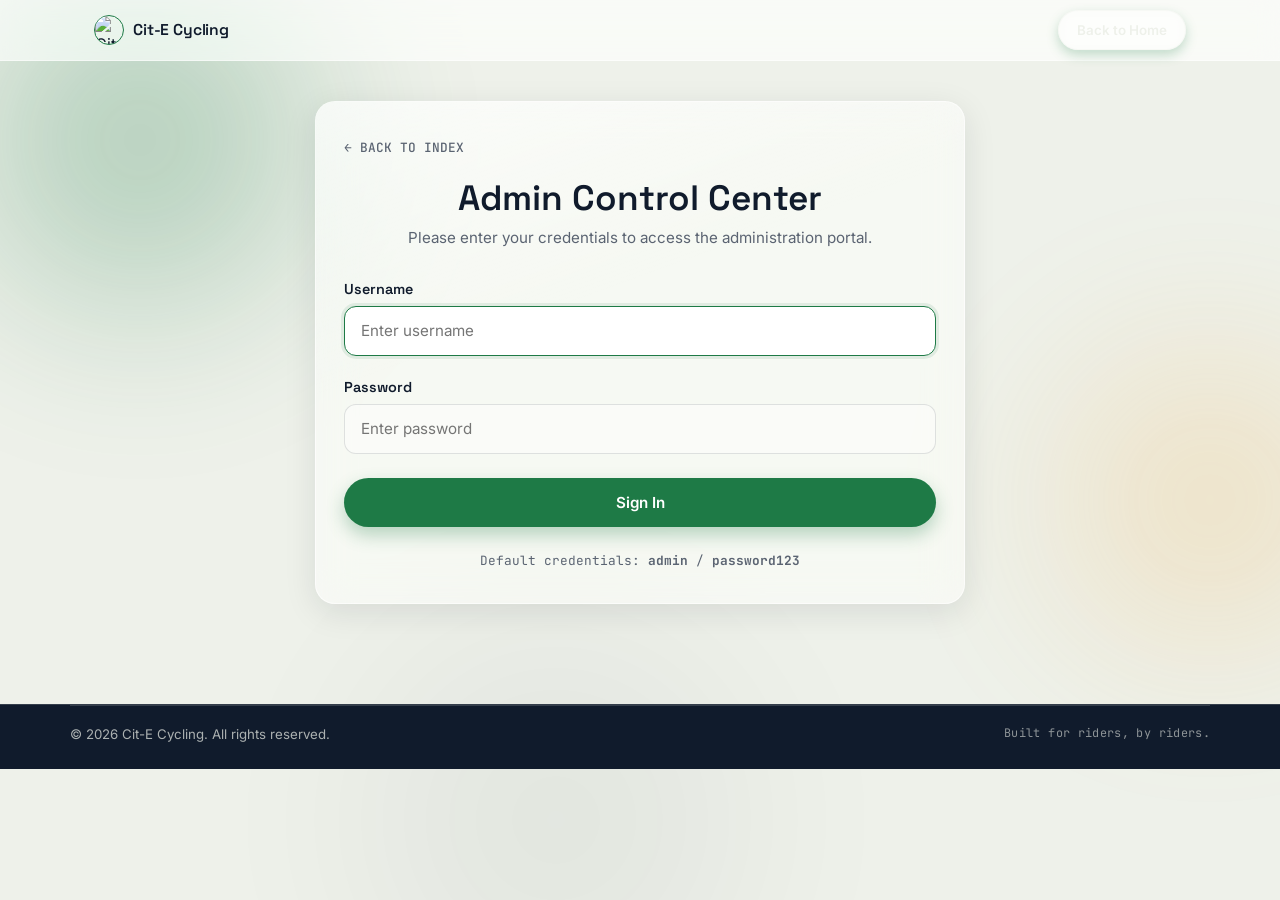
==== admin_login.html @ e17abf24 "update" ====
<!DOCTYPE html>
<html lang="en">

<head>
    <meta charset="UTF-8">
    <meta name="viewport" content="width=device-width, initial-scale=1.0">
    <meta http-equiv="X-UA-Compatible" content="ie=edge">
    <title>Admin Login — Cit-E Cycling</title>
    <link rel="icon" href="./Resource/Logo.png" type="image/png" sizes="32x32">

    <link rel="preconnect" href="https://fonts.googleapis.com">
    <link rel="preconnect" href="https://fonts.gstatic.com" crossorigin>
    <link
        href="https://fonts.googleapis.com/css2?family=Space+Grotesk:wght@500;600;700&family=Inter:wght@400;500;600;700&family=JetBrains+Mono:wght@400;500;600&display=swap"
        rel="stylesheet">

    <link rel="stylesheet" href="index.css">
</head>

<body>
    <div class="bg-decor" aria-hidden="true">
        <span class="blob blob-green"></span>
        <span class="blob blob-amber"></span>
        <span class="blob blob-ink"></span>
    </div>

    <nav class="navbar" aria-label="Primary">
        <div class="container nav-inner">
            <a class="logo" href="index.html" aria-label="Cit-E Cycling home">
                <img src="./Resource/Logo.png" alt="Cit-E Cycling logo">
                <span class="logo-text">Cit-E Cycling</span>
            </a>
            <div class="nav-actions">
                <a href="index.html" class="btn btn-ghost btn-sm">Back to Home</a>
            </div>
        </div>
    </nav>

    <main class="container">
        <div class="portal-card glass">
            <a href="index.html" class="back-link">&larr; Back to index</a>

            <div class="portal-header">

                <h1>Admin Control Center</h1>
                <p>Please enter your credentials to access the administration portal.</p>
            </div>

            <form action="login.php" method="POST">
                <div class="form-group">
                    <label for="username">Username</label>
                    <input type="text" id="username" name="username" class="form-control" placeholder="Enter username"
                        required autofocus>
                </div>

                <div class="form-group" style="margin-bottom: 24px;">
                    <label for="password">Password</label>
                    <input type="password" id="password" name="password" class="form-control"
                        placeholder="Enter password" required>
                </div>

                <div class="form-actions">
                    <button type="submit" class="btn btn-primary" style="width: 100%; justify-content: center;">Sign
                        In</button>
                </div>
            </form>

            <div
                style="margin-top: 24px; text-align: center; font-size: 0.8rem; color: var(--asphalt); font-family: var(--font-mono);">
                <p>Default credentials: <strong>admin</strong> / <strong>password123</strong></p>
            </div>
        </div>
    </main>

    <footer class="footer" style="margin-top: 100px;">
        <div class="container footer-bottom">
            <p>&copy; 2026 Cit-E Cycling. All rights reserved.</p>
            <p class="footer-tag">Built for riders, by riders.</p>
        </div>
    </footer>
</body>

</html>
---- index.css ----
/* ============================================
   Cit-E Cycling — design tokens
   ============================================ */
:root {
  --ink: #101b2c;
  --paper: #eef1ea;
  --surface: #ffffff;
  --route-green: #1e7a46;
  --route-green-deep: #155c35;
  --route-green-tint: rgba(30, 122, 70, 0.1);
  --signal-amber: #f2a93b;
  --asphalt: #5b6472;
  --hairline: rgba(16, 27, 44, 0.12);
  --hairline-light: rgba(238, 241, 234, 0.16);

  --font-display: "Space Grotesk", "Helvetica Neue", Arial, sans-serif;
  --font-body: "Inter", "Helvetica Neue", Arial, sans-serif;
  --font-mono: "JetBrains Mono", "SFMono-Regular", Menlo, monospace;

  --container: 1140px;
  --radius-sm: 12px;
  --radius-md: 20px;
  --radius-pill: 999px;

  --ease: cubic-bezier(0.4, 0, 0.2, 1);
  --dur-fast: 0.18s;
  --dur-base: 0.3s;

  /* glass */
  --glass-bg: rgba(255, 255, 255, 0.5);
  --glass-bg-strong: rgba(255, 255, 255, 0.68);
  --glass-bg-dark: rgba(16, 27, 44, 0.45);
  --glass-border: rgba(255, 255, 255, 0.6);
  --glass-border-dark: rgba(255, 255, 255, 0.16);
  --glass-blur: 18px;
  --glass-shadow: 0 8px 32px rgba(16, 27, 44, 0.1);
}

/* ============================================
   Reset & base
   ============================================ */
* {
  margin: 0;
  padding: 0;
  box-sizing: border-box;
}

html {
  scroll-behavior: smooth;
}

body {
  font-family: var(--font-body);
  background-color: var(--paper);
  color: var(--ink);
  line-height: 1.55;
  -webkit-font-smoothing: antialiased;
  position: relative;
}

img,
svg {
  display: block;
  max-width: 100%;
}

a {
  color: inherit;
  text-decoration: none;
}

ul,
ol {
  list-style: none;
}

h1,
h2,
h3 {
  font-family: var(--font-display);
  line-height: 1.15;
  font-weight: 600;
}

button,
a,
input {
  font: inherit;
}

:focus-visible {
  outline: 3px solid var(--signal-amber);
  outline-offset: 3px;
  border-radius: 4px;
}

.container {
  width: 100%;
  max-width: var(--container);
  margin: 0 auto;
  padding: 0 24px;
}

.skip-link {
  position: absolute;
  left: -999px;
  top: 0;
  background: var(--ink);
  color: var(--paper);
  padding: 10px 16px;
  z-index: 200;
}

.skip-link:focus {
  left: 16px;
  top: 16px;
}

section,
.hero {
  scroll-margin-top: 64px;
}

/* ============================================
   Ambient gradient backdrop
   ============================================ */
.bg-decor {
  position: fixed;
  inset: 0;
  z-index: -1;
  overflow: hidden;
  pointer-events: none;
}

.blob {
  position: absolute;
  border-radius: 50%;
  filter: blur(70px);
  opacity: 0.35;
}

.blob-green {
  width: 520px;
  height: 520px;
  top: -120px;
  left: -120px;
  background: radial-gradient(circle, var(--route-green) 0%, transparent 70%);
  animation: drift-a 32s ease-in-out infinite alternate;
}

.blob-amber {
  width: 460px;
  height: 460px;
  top: 30%;
  right: -160px;
  background: radial-gradient(circle, var(--signal-amber) 0%, transparent 70%);
  opacity: 0.25;
  animation: drift-b 38s ease-in-out infinite alternate;
}

.blob-ink {
  width: 600px;
  height: 600px;
  bottom: -220px;
  left: 20%;
  background: radial-gradient(circle, var(--ink) 0%, transparent 70%);
  opacity: 0.06;
  animation: drift-a 44s ease-in-out infinite alternate-reverse;
}

@keyframes drift-a {
  from {
    transform: translate(0, 0) scale(1);
  }
  to {
    transform: translate(40px, 60px) scale(1.08);
  }
}

@keyframes drift-b {
  from {
    transform: translate(0, 0) scale(1);
  }
  to {
    transform: translate(-50px, 40px) scale(1.05);
  }
}

/* ============================================
   Scroll reveal
   ============================================ */
.reveal {
  opacity: 0;
  transform: translateY(14px);
  transition:
    opacity 0.5s var(--ease),
    transform 0.5s var(--ease);
  transition-delay: calc(var(--reveal-delay, 0) * 80ms);
}

.reveal.is-visible {
  opacity: 1;
  transform: translateY(0);
}

/* ============================================
   Glassmorphism — shared surface treatment
   ============================================ */
.glass {
  position: relative;
  background: var(--glass-bg);
  backdrop-filter: blur(var(--glass-blur)) saturate(160%);
  -webkit-backdrop-filter: blur(var(--glass-blur)) saturate(160%);
  border: 1px solid var(--glass-border);
  box-shadow: var(--glass-shadow);
  isolation: isolate;
  overflow: hidden;
}

.glass::before {
  content: "";
  position: absolute;
  inset: 0;
  background: linear-gradient(
    160deg,
    rgba(255, 255, 255, 0.5),
    transparent 40%
  );
  pointer-events: none;
  z-index: 0;
}

.glass > * {
  position: relative;
  z-index: 1;
}

.glass-dark {
  background: var(--glass-bg-dark);
  border-color: var(--glass-border-dark);
  color: var(--paper);
}

.glass-dark::before {
  background: linear-gradient(
    160deg,
    rgba(255, 255, 255, 0.12),
    transparent 40%
  );
}

/* Cursor-tracked glow — set via JS custom properties --mx / --my */
[data-glow]::after {
  content: "";
  position: absolute;
  inset: 0;
  background: radial-gradient(
    260px circle at var(--mx, 50%) var(--my, 50%),
    rgba(255, 255, 255, 0.35),
    transparent 65%
  );
  opacity: 0;
  transition: opacity var(--dur-base) var(--ease);
  pointer-events: none;
  z-index: 0;
}

[data-glow].glass-dark::after {
  background: radial-gradient(
    260px circle at var(--mx, 50%) var(--my, 50%),
    rgba(255, 255, 255, 0.16),
    transparent 65%
  );
}

[data-glow]:hover::after {
  opacity: 1;
}

/* ============================================
   Buttons
   ============================================ */
.btn {
  display: inline-flex;
  align-items: center;
  gap: 10px;
  font-weight: 600;
  font-size: 0.95rem;
  padding: 13px 26px;
  border-radius: var(--radius-pill);
  border: none;
  cursor: pointer;
  transition:
    background-color var(--dur-fast) var(--ease),
    border-color var(--dur-fast) var(--ease),
    transform var(--dur-fast) var(--ease),
    box-shadow var(--dur-fast) var(--ease);
}

.btn-primary {
  background-color: var(--route-green);
  color: #ffffff;
  box-shadow: 0 8px 18px rgba(30, 122, 70, 0.3);
}

.btn-primary:hover {
  background-color: var(--route-green-deep);
  transform: translateY(-1px);
}

.btn-primary:active {
  transform: translateY(0);
}

.btn-ghost {
  background-color: rgba(255, 255, 255, 0.08);
  backdrop-filter: blur(8px);
  -webkit-backdrop-filter: blur(8px);
  color: var(--paper);
  border: 1.5px solid rgba(238, 241, 234, 0.35);
}

.btn-ghost:hover {
  border-color: var(--signal-amber);
  color: var(--signal-amber);
}

.btn-sm {
  padding: 9px 18px;
  font-size: 0.84rem;
  box-shadow: 0 5px 12px rgba(30, 122, 70, 0.26);
}

.hero-actions {
  display: flex;
  flex-wrap: wrap;
  gap: 14px;
  justify-content: center;
}

/* ============================================
   Navbar — small, frosted, unchanged content
   ============================================ */
.navbar {
  background-color: rgba(255, 255, 255, 0.65);
  backdrop-filter: blur(14px) saturate(160%);
  -webkit-backdrop-filter: blur(14px) saturate(160%);
  border-bottom: 1px solid rgba(255, 255, 255, 0.5);
  position: sticky;
  top: 0;
  z-index: 100;
  transition:
    box-shadow var(--dur-base) var(--ease),
    background-color var(--dur-base) var(--ease);
}

.navbar.is-scrolled {
  background-color: rgba(255, 255, 255, 0.85);
  box-shadow: 0 4px 20px rgba(16, 27, 44, 0.07);
}

.nav-inner {
  display: flex;
  align-items: center;
  justify-content: space-between;
  height: 60px;
  position: relative;
}

.logo {
  display: inline-flex;
  align-items: center;
  gap: 9px;
  flex-shrink: 0;
}

.logo img {
  width: 30px;
  height: 30px;
  border-radius: 50%;
  border: 1.5px solid var(--route-green);
  object-fit: cover;
}

.logo-text {
  font-family: var(--font-display);
  font-weight: 600;
  font-size: 0.98rem;
  letter-spacing: -0.01em;
  color: var(--ink);
  white-space: nowrap;
}

/* Mobile menu toggle */
.nav-toggle {
  display: none;
  flex-direction: column;
  justify-content: center;
  align-items: center;
  gap: 5px;
  width: 40px;
  height: 40px;
  background: none;
  border: none;
  cursor: pointer;
  z-index: 110;
}

.nav-toggle span {
  display: block;
  width: 20px;
  height: 2px;
  background-color: var(--ink);
  border-radius: 2px;
  transition:
    transform var(--dur-fast) var(--ease),
    opacity var(--dur-fast) var(--ease);
}

.nav-toggle[aria-expanded="true"] span:nth-child(1) {
  transform: translateY(7px) rotate(45deg);
}

.nav-toggle[aria-expanded="true"] span:nth-child(2) {
  opacity: 0;
}

.nav-toggle[aria-expanded="true"] span:nth-child(3) {
  transform: translateY(-7px) rotate(-45deg);
}

.nav-menu {
  display: flex;
  align-items: center;
  gap: 30px;
}

.nav-links {
  display: flex;
  align-items: center;
  gap: 24px;
}

.nav-links a {
  position: relative;
  font-size: 0.88rem;
  font-weight: 500;
  color: var(--asphalt);
  padding: 4px 0;
  transition: color var(--dur-fast) var(--ease);
}

.nav-links a:hover {
  color: var(--ink);
}

.nav-actions {
  display: flex;
  align-items: center;
  gap: 16px;
}

.nav-admin {
  font-size: 0.8rem;
  font-weight: 500;
  color: var(--asphalt);
  transition: color var(--dur-fast) var(--ease);
}

.nav-admin:hover {
  color: var(--ink);
  text-decoration: underline;
}

/* Mobile menu surface also gets the glass treatment */
@media (max-width: 767px) {
  .nav-menu {
    background-color: rgba(255, 255, 255, 0.92);
    backdrop-filter: blur(16px);
    -webkit-backdrop-filter: blur(16px);
  }
}

/* ============================================
   Hero
   ============================================ */
.hero {
  position: relative;
  background-color: var(--ink);
  background-image:
    linear-gradient(rgba(16, 27, 44, 0.82), rgba(16, 27, 44, 0.82)),
    url("./Resource/images.jpg");
  background-size: cover;
  background-position: center;
  background-repeat: no-repeat;
  color: var(--paper);
  overflow: hidden;
  padding: clamp(48px, 8vw, 88px) 0 clamp(64px, 9vw, 110px);
}

.hero::after {
  content: "";
  position: absolute;
  left: 0;
  right: 0;
  bottom: 0;
  height: 90px;
  background: linear-gradient(to bottom, transparent, var(--paper));
  pointer-events: none;
}

.hero-inner {
  display: grid;
  gap: 44px;
  align-items: center;
}

.hero-content {
  text-align: center;
}

.eyebrow {
  font-family: var(--font-mono);
  font-size: 0.78rem;
  letter-spacing: 0.1em;
  text-transform: uppercase;
  color: var(--signal-amber);
  margin-bottom: 16px;
}

.eyebrow-on-light {
  color: var(--route-green-deep);
  text-align: center;
}

.hero h1 {
  font-size: clamp(2rem, 4.6vw, 3.1rem);
  margin-bottom: 16px;
  letter-spacing: -0.01em;
}

.accent {
  color: var(--signal-amber);
  border-bottom: 3px dashed var(--signal-amber);
  padding-bottom: 2px;
}

.hero-lead {
  font-size: 1.02rem;
  color: rgba(238, 241, 234, 0.78);
  max-width: 440px;
  margin: 0 auto 28px;
}

.hero-visual {
  text-align: center;
  border-radius: var(--radius-md);
  padding: 28px 24px 22px;
}

.badge {
  display: inline-block;
  font-family: var(--font-mono);
  font-size: 0.68rem;
  letter-spacing: 0.07em;
  text-transform: uppercase;
  background-color: rgba(242, 169, 59, 0.16);
  color: var(--signal-amber);
  border: 1px solid rgba(242, 169, 59, 0.4);
  padding: 5px 12px;
  border-radius: var(--radius-pill);
  margin-bottom: 14px;
}

.route-svg {
  width: 100%;
  height: auto;
}

.grid-line {
  stroke: rgba(238, 241, 234, 0.08);
  stroke-width: 1;
}

.route-path {
  fill: none;
  stroke: rgba(238, 241, 234, 0.45);
  stroke-width: 3;
  stroke-linecap: round;
  stroke-dasharray: 2 12;
}

.hub {
  fill: var(--ink);
  stroke: var(--route-green);
  stroke-width: 2.5;
}

.route-marker {
  fill: var(--signal-amber);
  stroke: var(--ink);
  stroke-width: 2;
  animation: travel 9s cubic-bezier(0.45, 0.05, 0.55, 0.95) infinite alternate;
}

@keyframes travel {
  0% {
    transform: translate(20px, 280px);
  }
  25% {
    transform: translate(150px, 170px);
  }
  50% {
    transform: translate(300px, 90px);
  }
  75% {
    transform: translate(400px, 95px);
  }
  100% {
    transform: translate(480px, 50px);
  }
}

.visual-caption {
  font-family: var(--font-mono);
  font-size: 0.76rem;
  letter-spacing: 0.04em;
  color: rgba(238, 241, 234, 0.6);
  margin-top: 12px;
}

/* ============================================
   Section headings (shared)
   ============================================ */
.section-heading {
  font-size: clamp(1.5rem, 3vw, 2.05rem);
  text-align: center;
  margin-bottom: 10px;
}

.section-intro {
  text-align: center;
  color: var(--asphalt);
  max-width: 460px;
  margin: 0 auto;
}

/* ============================================
   Features
   ============================================ */
.features {
  padding: clamp(52px, 7vw, 88px) 0;
}

.feature-grid {
  display: grid;
  gap: 22px;
  grid-template-columns: 1fr;
  margin-top: 40px;
}

.feature-card {
  border-radius: var(--radius-md);
  padding: 28px 24px;
  transition:
    box-shadow var(--dur-base) var(--ease),
    transform var(--dur-base) var(--ease),
    background-color var(--dur-base) var(--ease);
}

.feature-card:hover {
  transform: translateY(-3px);
  box-shadow: 0 16px 36px rgba(16, 27, 44, 0.12);
  background: var(--glass-bg-strong);
}

.feature-icon {
  width: 34px;
  height: 34px;
  fill: none;
  stroke: var(--route-green);
  stroke-width: 1.8;
  stroke-linecap: round;
  stroke-linejoin: round;
  margin-bottom: 16px;
}

.feature-card h3 {
  font-size: 1.1rem;
  margin-bottom: 8px;
}

.feature-card p {
  color: var(--asphalt);
  font-size: 0.93rem;
}

/* ============================================
   How it works
   ============================================ */
.how-it-works {
  padding: clamp(52px, 7vw, 88px) 0;
}

.step-list {
  position: relative;
  display: grid;
  gap: 30px;
  margin-top: 44px;
}

.step-list::before {
  content: "";
  position: absolute;
  top: 0;
  bottom: 0;
  left: 23px;
  width: 2px;
  background-image: repeating-linear-gradient(
    to bottom,
    var(--hairline) 0 6px,
    transparent 6px 16px
  );
}

.step-item {
  position: relative;
  display: flex;
  gap: 20px;
  align-items: center;
  border-radius: var(--radius-md);
  padding: 16px 20px;
}

.step-index {
  position: relative;
  z-index: 1;
  flex: 0 0 46px;
  width: 46px;
  height: 46px;
  border-radius: 50%;
  background-color: var(--surface);
  border: 2px solid var(--route-green);
  color: var(--route-green);
  font-family: var(--font-mono);
  font-weight: 600;
  font-size: 0.85rem;
  display: flex;
  align-items: center;
  justify-content: center;
}

.step-body h3 {
  font-size: 1.02rem;
  margin-bottom: 6px;
}

.step-body p {
  color: var(--asphalt);
  font-size: 0.93rem;
}

/* ============================================
   City rollout
   ============================================ */
.cities {
  padding: clamp(52px, 7vw, 88px) 0;
}

.city-track {
  position: relative;
  display: grid;
  gap: 26px;
  margin-top: 44px;
  padding-top: 26px;
}

.city-track::before {
  content: "";
  position: absolute;
  top: 0;
  bottom: 0;
  left: 9px;
  width: 2px;
  background-image: repeating-linear-gradient(
    to bottom,
    var(--hairline) 0 6px,
    transparent 6px 16px
  );
}

.city-stop {
  position: relative;
  display: flex;
  gap: 20px;
  align-items: flex-start;
}

.city-dot {
  flex: 0 0 20px;
  width: 20px;
  height: 20px;
  margin-top: 4px;
  border-radius: 50%;
  background-color: var(--surface);
  border: 2px solid var(--asphalt);
  position: relative;
  z-index: 1;
}

.city-stop.is-live .city-dot {
  border-color: var(--route-green);
  background-color: var(--route-green);
  box-shadow: 0 0 0 4px var(--route-green-tint);
}

.city-stop.is-next .city-dot {
  border-color: var(--signal-amber);
}

.city-card {
  flex: 1;
  border-radius: var(--radius-md);
  padding: 18px 22px;
  transition:
    box-shadow var(--dur-base) var(--ease),
    background-color var(--dur-base) var(--ease);
}

.city-card:hover {
  box-shadow: 0 14px 32px rgba(16, 27, 44, 0.1);
  background: var(--glass-bg-strong);
}

.city-status {
  display: inline-block;
  font-family: var(--font-mono);
  font-size: 0.68rem;
  letter-spacing: 0.05em;
  text-transform: uppercase;
  color: var(--asphalt);
  background-color: rgba(16, 27, 44, 0.06);
  padding: 4px 10px;
  border-radius: var(--radius-pill);
  margin-bottom: 9px;
}

.city-stop.is-live .city-status {
  color: var(--route-green-deep);
  background-color: var(--route-green-tint);
}

.city-stop.is-next .city-status {
  color: #95650f;
  background-color: rgba(242, 169, 59, 0.18);
}

.city-card h3 {
  font-size: 1.05rem;
  margin-bottom: 4px;
}

.city-card p {
  color: var(--asphalt);
  font-size: 0.9rem;
}

.city-note {
  text-align: center;
  color: var(--asphalt);
  font-size: 0.9rem;
  margin-top: 32px;
}

.city-note a {
  color: var(--route-green-deep);
  font-weight: 600;
  text-decoration: underline;
  text-underline-offset: 2px;
}

/* ============================================
   FAQ — accordion
   ============================================ */
.faq {
  padding: clamp(52px, 7vw, 88px) 0;
}

.faq-list {
  max-width: 700px;
  margin: 40px auto 0;
  display: grid;
  gap: 10px;
}

.faq-item {
  border-radius: var(--radius-sm);
  transition: background-color var(--dur-base) var(--ease);
}

.faq-trigger {
  width: 100%;
  text-align: left;
  background: none;
  border: none;
  cursor: pointer;
  font-weight: 600;
  font-size: 0.95rem;
  padding: 16px 44px 16px 20px;
  position: relative;
  color: var(--ink);
}

.faq-icon {
  position: absolute;
  right: 20px;
  top: 50%;
  transform: translateY(-50%);
  width: 13px;
  height: 13px;
}

.faq-icon::before,
.faq-icon::after {
  content: "";
  position: absolute;
  background-color: var(--route-green);
  border-radius: 2px;
  transition:
    transform var(--dur-base) var(--ease),
    opacity var(--dur-base) var(--ease);
}

.faq-icon::before {
  left: 0;
  top: 50%;
  width: 13px;
  height: 2px;
  transform: translateY(-50%);
}

.faq-icon::after {
  left: 50%;
  top: 0;
  width: 2px;
  height: 13px;
  transform: translateX(-50%);
}

.faq-trigger[aria-expanded="true"] .faq-icon::after {
  transform: translateX(-50%) rotate(90deg);
  opacity: 0;
}

.faq-panel {
  display: grid;
  grid-template-rows: 0fr;
  transition: grid-template-rows var(--dur-base) var(--ease);
}

.faq-panel.is-open {
  grid-template-rows: 1fr;
}

.faq-panel-inner {
  overflow: hidden;
  min-height: 0;
}

.faq-item p {
  color: var(--asphalt);
  font-size: 0.91rem;
  padding: 0 20px 18px;
  max-width: 60ch;
}

/* ============================================
   Closing CTA band
   ============================================ */
.cta-band {
  padding: clamp(52px, 7vw, 88px) 0;
}

.cta-inner {
  border-radius: 28px;
  text-align: center;
  padding: clamp(40px, 6vw, 64px) clamp(24px, 6vw, 56px);
  max-width: 760px;
  margin: 0 auto;
}

.cta-inner h2 {
  font-size: clamp(1.5rem, 3.2vw, 2.1rem);
  margin-bottom: 10px;
}

.cta-inner p {
  color: rgba(238, 241, 234, 0.78);
  margin-bottom: 24px;
}

/* ============================================
   Footer
   ============================================ */
.footer {
  background-color: var(--ink);
  color: rgba(238, 241, 234, 0.7);
  border-top: 1px solid var(--hairline-light);
}

.footer-inner {
  display: grid;
  gap: 32px;
  padding: 48px 0 36px;
}

.footer-brand {
  display: flex;
  flex-direction: column;
  gap: 9px;
}

.footer-logo {
  display: inline-flex;
  align-items: center;
  gap: 9px;
}

.footer-logo img {
  width: 30px;
  height: 30px;
  border-radius: 50%;
  border: 1.5px solid var(--route-green);
}

.footer-logo span {
  font-family: var(--font-display);
  font-weight: 600;
  font-size: 1rem;
  color: var(--paper);
}

.footer-brand p {
  font-size: 0.84rem;
  color: rgba(238, 241, 234, 0.55);
}

.footer-col h4 {
  font-family: var(--font-mono);
  font-size: 0.72rem;
  letter-spacing: 0.07em;
  text-transform: uppercase;
  color: var(--signal-amber);
  margin-bottom: 12px;
}

.footer-col {
  display: flex;
  flex-direction: column;
  gap: 9px;
}

.footer-col a {
  font-size: 0.86rem;
  color: rgba(238, 241, 234, 0.72);
  transition: color var(--dur-fast) var(--ease);
}

.footer-col a:hover {
  color: var(--paper);
  text-decoration: underline;
}

.footer-social {
  display: flex;
  gap: 10px;
}

.footer-social a {
  width: 34px;
  height: 34px;
  display: flex;
  align-items: center;
  justify-content: center;
  border: 1px solid var(--hairline-light);
  border-radius: 50%;
  transition: border-color var(--dur-fast) var(--ease);
}

.footer-social a:hover {
  border-color: var(--signal-amber);
}

.footer-social svg {
  width: 15px;
  height: 15px;
  stroke: var(--paper);
  stroke-width: 1.8;
  fill: none;
}

.footer-bottom {
  display: flex;
  flex-direction: column;
  gap: 4px;
  text-align: center;
  padding: 18px 0 24px;
  border-top: 1px solid var(--hairline-light);
  font-size: 0.83rem;
}

.footer-tag {
  font-family: var(--font-mono);
  font-size: 0.74rem;
  letter-spacing: 0.03em;
  opacity: 0.8;
}

/* ============================================
   Breakpoints
   ============================================ */
@media (max-width: 767px) {
  .nav-toggle {
    display: flex;
  }

  .nav-menu {
    position: absolute;
    top: 100%;
    left: 0;
    right: 0;
    flex-direction: column;
    align-items: stretch;
    gap: 0;
    border-bottom: 1px solid var(--hairline);
    box-shadow: 0 12px 20px rgba(16, 27, 44, 0.07);
    padding: 6px 24px 20px;
    transform: translateY(-10px);
    opacity: 0;
    visibility: hidden;
    pointer-events: none;
    transition:
      transform var(--dur-base) var(--ease),
      opacity var(--dur-base) var(--ease);
  }

  .nav-menu.is-open {
    transform: translateY(0);
    opacity: 1;
    visibility: visible;
    pointer-events: auto;
  }

  .nav-links {
    flex-direction: column;
    align-items: flex-start;
    gap: 2px;
    width: 100%;
  }

  .nav-links a {
    width: 100%;
    padding: 11px 0;
    border-bottom: 1px solid var(--hairline);
  }

  .nav-actions {
    flex-direction: column;
    align-items: stretch;
    gap: 10px;
    margin-top: 14px;
    width: 100%;
  }

  .nav-admin {
    text-align: center;
  }

  .btn-sm {
    text-align: center;
    justify-content: center;
  }

  .blob {
    opacity: 0.2;
  }
}

@media (min-width: 768px) {
  .feature-grid {
    grid-template-columns: repeat(3, 1fr);
  }

  .city-card {
    display: flex;
    align-items: center;
    justify-content: space-between;
    gap: 20px;
  }

  .city-status {
    margin-bottom: 0;
    flex-shrink: 0;
  }
}

@media (min-width: 1024px) {
  .hero-inner {
    grid-template-columns: 1.1fr 1fr;
    text-align: left;
  }

  .hero-content {
    text-align: left;
  }

  .hero-lead {
    margin: 0 0 28px;
  }

  .hero-actions {
    justify-content: flex-start;
  }

  .step-list {
    grid-auto-flow: column;
    grid-auto-columns: 1fr;
  }

  .step-list::before {
    left: 0;
    right: 0;
    top: 23px;
    bottom: auto;
    height: 2px;
    width: auto;
    background-image: repeating-linear-gradient(
      to right,
      var(--hairline) 0 6px,
      transparent 6px 16px
    );
  }

  .step-item {
    flex-direction: column;
    align-items: center;
    text-align: center;
  }

  .footer-inner {
    grid-template-columns: 1.4fr 1fr 1fr 1fr;
  }

  .footer-bottom {
    flex-direction: row;
    justify-content: space-between;
    text-align: left;
  }
}

/* ============================================
   Reduced motion / no backdrop-filter fallback
   ============================================ */
@media (prefers-reduced-motion: reduce) {
  html {
    scroll-behavior: auto;
  }

  .route-marker {
    animation: none;
    transform: translate(300px, 90px);
  }

  .blob {
    animation: none;
  }

  .reveal {
    transition: none;
    opacity: 1;
    transform: none;
  }

  .feature-card:hover,
  .btn-primary:hover {
    transform: none;
  }

  [data-glow]::after {
    display: none;
  }
}

@supports not (
  (backdrop-filter: blur(1px)) or (-webkit-backdrop-filter: blur(1px))
) {
  .glass {
    background: var(--surface);
  }

  .glass-dark {
    background: rgba(16, 27, 44, 0.92);
  }

  .navbar {
    background-color: var(--surface);
  }
}

/* ============================================
   Portal Styling & Forms
   ============================================ */
.portal-card {
  max-width: 650px;
  width: 100%;
  margin: 40px auto;
  border-radius: var(--radius-md);
  padding: 32px 28px;
}

.portal-card-large {
  max-width: 960px;
}

.portal-header {
  text-align: center;
  margin-bottom: 28px;
}

.portal-header h1 {
  font-size: clamp(1.6rem, 3.5vw, 2.2rem);
  margin-bottom: 8px;
}

.portal-header p {
  color: var(--asphalt);
  font-size: 0.95rem;
}
.icon-circle {
  display: flex;
  align-items: center;
  justify-content: center;
}
.icon-circle svg {
  width: 100px;
  height: 100px;
  align-items: center;
  justify-content: center;
}

.form-group {
  margin-bottom: 20px;
  display: flex;
  flex-direction: column;
  gap: 6px;
}

.form-group label {
  font-family: var(--font-display);
  font-weight: 600;
  font-size: 0.9rem;
  color: var(--ink);
}

.form-control {
  width: 100%;
  background: rgba(255, 255, 255, 0.4);
  border: 1px solid var(--hairline);
  padding: 12px 16px;
  border-radius: var(--radius-sm);
  color: var(--ink);
  font-size: 0.95rem;
  transition: all var(--dur-fast) var(--ease);
}

.form-control:focus {
  background: var(--surface);
  border-color: var(--route-green);
  outline: none;
  box-shadow: 0 0 0 3px var(--route-green-tint);
}

.form-control:disabled {
  background: rgba(16, 27, 44, 0.05);
  color: var(--asphalt);
  cursor: not-allowed;
  border-color: transparent;
}

.checkbox-group {
  display: flex;
  align-items: flex-start;
  gap: 12px;
  margin-top: 14px;
}

.checkbox-group input[type="checkbox"] {
  width: 18px;
  height: 18px;
  accent-color: var(--route-green);
  margin-top: 3px;
  cursor: pointer;
}

.checkbox-group label {
  font-size: 0.88rem;
  color: var(--asphalt);
  line-height: 1.4;
  cursor: pointer;
}

/* Alerts */
.alert-box {
  border-radius: var(--radius-sm);
  padding: 14px 20px;
  margin-bottom: 24px;
  display: flex;
  align-items: center;
  gap: 12px;
  font-size: 0.92rem;
  line-height: 1.4;
  border: 1px solid transparent;
}

.alert-success {
  background-color: var(--route-green-tint);
  border-color: rgba(30, 122, 70, 0.25);
  color: var(--route-green-deep);
}

.alert-danger {
  background-color: rgba(235, 87, 87, 0.08);
  border-color: rgba(235, 87, 87, 0.25);
  color: #c53030;
}

.alert-info {
  background-color: rgba(242, 169, 59, 0.1);
  border-color: rgba(242, 169, 59, 0.25);
  color: #95650f;
}

/* Tables */
.table-responsive {
  width: 100%;
  overflow-x: auto;
  margin-top: 24px;
  border-radius: var(--radius-sm);
  border: 1px solid var(--hairline);
}

.portal-table {
  width: 100%;
  border-collapse: collapse;
  text-align: left;
  font-size: 0.92rem;
}

.portal-table th {
  background: rgba(255, 255, 255, 0.6);
  font-family: var(--font-display);
  font-weight: 600;
  color: var(--ink);
  padding: 14px 18px;
  border-bottom: 1px solid var(--hairline);
}

.portal-table td {
  padding: 14px 18px;
  border-bottom: 1px solid var(--hairline);
  color: var(--ink);
  background: rgba(255, 255, 255, 0.2);
}

.portal-table tr:last-child td {
  border-bottom: none;
}

.portal-table tr:hover td {
  background: rgba(255, 255, 255, 0.55);
}

/* Badges */
.badge-status {
  display: inline-block;
  font-family: var(--font-mono);
  font-size: 0.72rem;
  font-weight: 600;
  letter-spacing: 0.03em;
  text-transform: uppercase;
  padding: 4px 10px;
  border-radius: var(--radius-pill);
}

.badge-success {
  background: var(--route-green-tint);
  color: var(--route-green-deep);
}

.badge-warning {
  background: rgba(242, 169, 59, 0.16);
  color: #95650f;
}

.badge-danger {
  background: rgba(235, 87, 87, 0.12);
  color: #c53030;
}

/* Admin Dashboard Grid */
.admin-menu-grid {
  display: grid;
  gap: 20px;
  grid-template-columns: 1fr;
  margin-top: 24px;
}

@media (min-width: 600px) {
  .admin-menu-grid {
    grid-template-columns: 1fr 1fr;
  }
}

.admin-menu-card {
  display: flex;
  flex-direction: column;
  gap: 10px;
  border-radius: var(--radius-sm);
  padding: 24px;
  transition: all var(--dur-base) var(--ease);
}

.admin-menu-card:hover {
  transform: translateY(-2px);
  box-shadow: 0 10px 24px rgba(16, 27, 44, 0.08);
  background: var(--glass-bg-strong);
  border-color: var(--route-green);
}

.admin-menu-card h3 {
  font-size: 1.1rem;
  color: var(--ink);
  display: flex;
  align-items: center;
  gap: 8px;
}

.admin-menu-card p {
  font-size: 0.88rem;
  color: var(--asphalt);
}

/* Links & Action buttons */
.back-link {
  display: inline-flex;
  align-items: center;
  gap: 6px;
  font-family: var(--font-mono);
  font-size: 0.8rem;
  font-weight: 500;
  text-transform: uppercase;
  color: var(--asphalt);
  transition: color var(--dur-fast) var(--ease);
  margin-bottom: 20px;
}

.back-link:hover {
  color: var(--ink);
}

.action-buttons {
  display: flex;
  gap: 8px;
}

.btn-action {
  font-size: 0.78rem;
  padding: 6px 12px;
  border-radius: 6px;
}

.btn-action-edit {
  background: var(--route-green-tint);
  color: var(--route-green-deep);
  border: 1px solid rgba(30, 122, 70, 0.2);
}

.btn-action-edit:hover {
  background: var(--route-green);
  color: #fff;
}

.btn-action-delete {
  background: rgba(235, 87, 87, 0.08);
  color: #c53030;
  border: 1px solid rgba(235, 87, 87, 0.2);
}

.btn-action-delete:hover {
  background: #c53030;
  color: #fff;
}

.form-actions {
  display: flex;
  justify-content: flex-end;
  gap: 12px;
  margin-top: 24px;
}
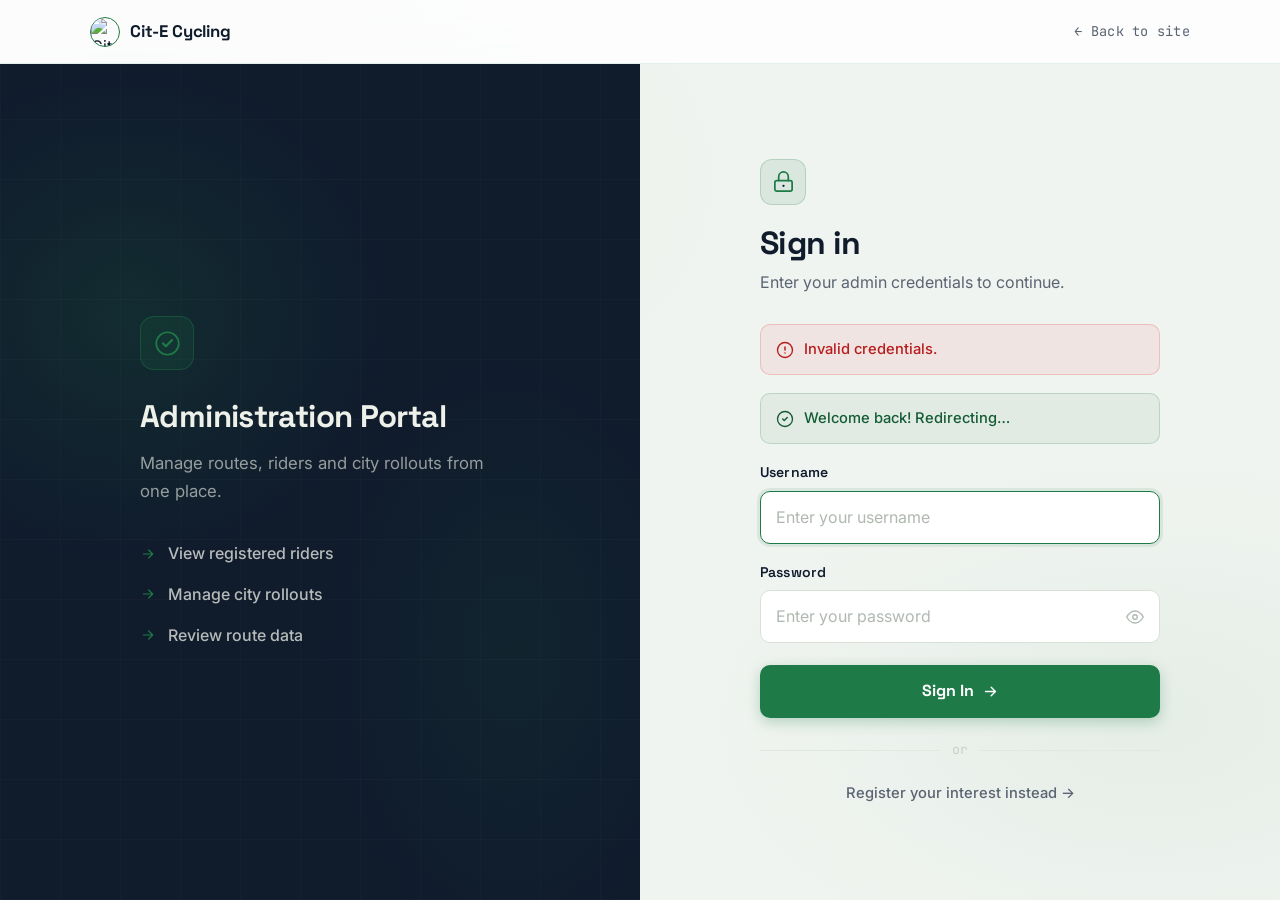
==== commit b4b6daf8: "update" ====
--- a/admin_login.html
+++ b/admin_login.html
@@ -4,80 +4,831 @@
 <head>
     <meta charset="UTF-8">
     <meta name="viewport" content="width=device-width, initial-scale=1.0">
-    <meta http-equiv="X-UA-Compatible" content="ie=edge">
     <title>Admin Login — Cit-E Cycling</title>
     <link rel="icon" href="./Resource/Logo.png" type="image/png" sizes="32x32">
-
     <link rel="preconnect" href="https://fonts.googleapis.com">
     <link rel="preconnect" href="https://fonts.gstatic.com" crossorigin>
     <link
-        href="https://fonts.googleapis.com/css2?family=Space+Grotesk:wght@500;600;700&family=Inter:wght@400;500;600;700&family=JetBrains+Mono:wght@400;500;600&display=swap"
+        href="https://fonts.googleapis.com/css2?family=Space+Grotesk:wght@500;600;700&family=Inter:wght@400;500;600;700&family=JetBrains+Mono:wght@400;500&display=swap"
         rel="stylesheet">
-
     <link rel="stylesheet" href="index.css">
+    <link rel="stylesheet" href="admin_login.css">
+    <style>
+      
+        .al-body {
+            min-height: 100vh;
+            background: #f0f4f0;
+            display: flex;
+            flex-direction: column;
+            font-family: "Inter", var(--font-body, -apple-system), sans-serif;
+            overflow-x: hidden;
+            font-size: 16px;
+        }
+
+        /* Soft green-tinted background */
+        .al-bg {
+            position: fixed;
+            inset: 0;
+            z-index: 0;
+            background:
+                radial-gradient(ellipse 80% 60% at 10% 20%,
+                    rgba(30, 122, 70, 0.07) 0%,
+                    transparent 60%),
+                radial-gradient(ellipse 60% 50% at 90% 80%,
+                    rgba(30, 122, 70, 0.05) 0%,
+                    transparent 60%),
+                #f0f4f0;
+            pointer-events: none;
+        }
+
+        /* ============================================
+   Top Navigation Bar
+   ============================================ */
+        .al-nav {
+            position: relative;
+            z-index: 10;
+            background: rgba(255, 255, 255, 0.8);
+            backdrop-filter: blur(12px);
+            -webkit-backdrop-filter: blur(12px);
+            border-bottom: 1px solid rgba(30, 122, 70, 0.1);
+            padding: 0 32px;
+            height: 64px;
+            display: flex;
+            align-items: center;
+        }
+
+        .al-nav-inner {
+            width: 100%;
+            max-width: 1100px;
+            margin: 0 auto;
+            display: flex;
+            align-items: center;
+            justify-content: space-between;
+        }
+
+        .al-logo {
+            display: flex;
+            align-items: center;
+            gap: 10px;
+            text-decoration: none;
+        }
+
+        .al-logo img {
+            width: 30px;
+            height: 30px;
+            border-radius: 50%;
+            border: 1.5px solid var(--route-green);
+            object-fit: cover;
+        }
+
+        .al-logo span {
+            font-family: "Space Grotesk", var(--font-display, sans-serif);
+            font-weight: 700;
+            font-size: 1.05rem;
+            color: var(--ink);
+            letter-spacing: -0.01em;
+        }
+
+        .al-nav-link {
+            font-family: "JetBrains Mono", var(--font-mono, monospace);
+            font-size: 0.85rem;
+            color: var(--asphalt);
+            text-decoration: none;
+            letter-spacing: 0.02em;
+            transition: color 0.18s;
+        }
+
+        .al-nav-link:hover {
+            color: var(--route-green);
+        }
+
+        /* ============================================
+   Two-Column Layout
+   ============================================ */
+        .al-main {
+            flex: 1;
+            display: grid;
+            grid-template-columns: 1fr 1fr;
+            position: relative;
+            z-index: 1;
+        }
+
+        /* ============================================
+   Brand Panel (Left)
+   ============================================ */
+        .al-panel-brand {
+            background: var(--ink);
+            display: flex;
+            align-items: center;
+            justify-content: center;
+            padding: 60px 48px;
+            position: relative;
+            overflow: hidden;
+        }
+
+        /* Subtle texture on dark panel */
+        .al-panel-brand::before {
+            content: "";
+            position: absolute;
+            inset: 0;
+            background:
+                radial-gradient(ellipse 70% 50% at 20% 30%,
+                    rgba(30, 122, 70, 0.18) 0%,
+                    transparent 60%),
+                radial-gradient(ellipse 50% 60% at 80% 70%,
+                    rgba(30, 122, 70, 0.1) 0%,
+                    transparent 60%);
+            pointer-events: none;
+        }
+
+        /* Subtle grid lines on dark panel */
+        .al-panel-brand::after {
+            content: "";
+            position: absolute;
+            inset: 0;
+            background-image:
+                repeating-linear-gradient(0deg,
+                    rgba(255, 255, 255, 0.02) 0px,
+                    rgba(255, 255, 255, 0.02) 1px,
+                    transparent 1px,
+                    transparent 60px),
+                repeating-linear-gradient(90deg,
+                    rgba(255, 255, 255, 0.02) 0px,
+                    rgba(255, 255, 255, 0.02) 1px,
+                    transparent 1px,
+                    transparent 60px);
+            pointer-events: none;
+        }
+
+        .al-brand-content {
+            position: relative;
+            z-index: 1;
+            max-width: 360px;
+        }
+
+        .al-brand-icon {
+            width: 54px;
+            height: 54px;
+            background: rgba(30, 122, 70, 0.15);
+            border: 1px solid rgba(30, 122, 70, 0.4);
+            border-radius: 14px;
+            display: flex;
+            align-items: center;
+            justify-content: center;
+            margin-bottom: 28px;
+        }
+
+        .al-brand-icon svg {
+            width: 27px;
+            height: 27px;
+            stroke: #1e7a46;
+            stroke-width: 1.8;
+            fill: none;
+        }
+
+        .al-brand-content h2 {
+            font-family: "Space Grotesk", var(--font-display, sans-serif);
+            font-size: 1.95rem;
+            font-weight: 700;
+            color: #eef1ea;
+            letter-spacing: -0.02em;
+            margin-bottom: 14px;
+            line-height: 1.2;
+        }
+
+        .al-brand-content>p {
+            font-size: 1.05rem;
+            color: rgba(238, 241, 234, 0.6);
+            line-height: 1.65;
+            margin-bottom: 36px;
+        }
+
+        .al-feature-list {
+            list-style: none;
+            display: flex;
+            flex-direction: column;
+            gap: 16px;
+        }
+
+        .al-feature-list li {
+            display: flex;
+            align-items: center;
+            gap: 12px;
+            font-size: 1rem;
+            color: rgba(238, 241, 234, 0.75);
+            font-weight: 500;
+        }
+
+        .al-feature-list li svg {
+            width: 16px;
+            height: 16px;
+            stroke: var(--route-green);
+            stroke-width: 2;
+            fill: none;
+            flex-shrink: 0;
+        }
+
+        /* ============================================
+   Form Panel (Right)
+   ============================================ */
+        .al-panel-form {
+            display: flex;
+            align-items: center;
+            justify-content: center;
+            padding: 60px 48px;
+        }
+
+        .al-form-wrap {
+            width: 100%;
+            max-width: 400px;
+            opacity: 0;
+            transform: translateY(16px);
+            transition:
+                opacity 0.45s ease,
+                transform 0.45s ease;
+        }
+
+        .al-form-wrap.is-visible {
+            opacity: 1;
+            transform: translateY(0);
+        }
+
+        /* ============================================
+   Form Header
+   ============================================ */
+        .al-form-header {
+            margin-bottom: 30px;
+        }
+
+        .al-lock-icon {
+            width: 46px;
+            height: 46px;
+            background: var(--route-green-tint);
+            border: 1px solid rgba(30, 122, 70, 0.2);
+            border-radius: 12px;
+            display: flex;
+            align-items: center;
+            justify-content: center;
+            margin-bottom: 20px;
+        }
+
+        .al-lock-icon svg {
+            width: 23px;
+            height: 23px;
+            stroke: var(--route-green);
+            fill: none;
+            stroke-linecap: round;
+            stroke-linejoin: round;
+        }
+
+        .al-form-header h1 {
+            font-family: "Space Grotesk", var(--font-display, sans-serif);
+            font-size: 2rem;
+            font-weight: 700;
+            color: var(--ink);
+            letter-spacing: -0.02em;
+            margin-bottom: 8px;
+        }
+
+        .al-form-header p {
+            font-size: 1rem;
+            color: var(--asphalt);
+        }
+
+        /* ============================================
+   Alert Banners
+   ============================================ */
+        .al-alert {
+            display: flex;
+            align-items: center;
+            gap: 10px;
+            padding: 13px 15px;
+            border-radius: 10px;
+            font-size: 0.92rem;
+            font-weight: 500;
+            margin-bottom: 18px;
+            animation: alertSlideIn 0.25s ease;
+        }
+
+        @keyframes alertSlideIn {
+            from {
+                opacity: 0;
+                transform: translateY(-6px);
+            }
+
+            to {
+                opacity: 1;
+                transform: translateY(0);
+            }
+        }
+
+        .al-alert svg {
+            width: 18px;
+            height: 18px;
+            stroke: currentColor;
+            stroke-width: 1.8;
+            fill: none;
+            flex-shrink: 0;
+        }
+
+        .al-alert-error {
+            background: rgba(220, 38, 38, 0.07);
+            border: 1px solid rgba(220, 38, 38, 0.2);
+            color: #b91c1c;
+        }
+
+        .al-alert-success {
+            background: rgba(30, 122, 70, 0.07);
+            border: 1px solid rgba(30, 122, 70, 0.2);
+            color: var(--route-green-deep);
+        }
+
+        /* ============================================
+   Form Fields
+   ============================================ */
+        .al-form {
+            display: flex;
+            flex-direction: column;
+            gap: 18px;
+        }
+
+        .al-field {
+            display: flex;
+            flex-direction: column;
+            gap: 7px;
+        }
+
+        .al-field label {
+            font-family: "Space Grotesk", var(--font-display, sans-serif);
+            font-size: 0.88rem;
+            font-weight: 600;
+            color: var(--ink);
+            letter-spacing: 0.01em;
+        }
+
+        .al-input {
+            width: 100%;
+            background: #fff;
+            border: 1.5px solid #d8e0d8;
+            border-radius: 10px;
+            padding: 13px 15px;
+            font-family: "Inter", var(--font-body, sans-serif);
+            font-size: 1rem;
+            color: var(--ink);
+            outline: none;
+            transition:
+                border-color 0.2s,
+                box-shadow 0.2s;
+            caret-color: var(--route-green);
+        }
+
+        .al-input::placeholder {
+            color: #b0b8b0;
+        }
+
+        .al-input:focus {
+            border-color: var(--route-green);
+            box-shadow: 0 0 0 3px rgba(30, 122, 70, 0.1);
+        }
+
+        .al-input.shake {
+            border-color: #dc2626;
+            animation: fieldShake 0.4s ease;
+        }
+
+        @keyframes fieldShake {
+
+            0%,
+            100% {
+                transform: translateX(0);
+            }
+
+            20% {
+                transform: translateX(-6px);
+            }
+
+            40% {
+                transform: translateX(6px);
+            }
+
+            60% {
+                transform: translateX(-4px);
+            }
+
+            80% {
+                transform: translateX(4px);
+            }
+        }
+
+        /* Password wrapper */
+        .al-pw-wrap {
+            position: relative;
+        }
+
+        .al-pw-wrap .al-input {
+            padding-right: 46px;
+        }
+
+        .al-eye-btn {
+            position: absolute;
+            right: 12px;
+            top: 50%;
+            transform: translateY(-50%);
+            background: none;
+            border: none;
+            cursor: pointer;
+            padding: 4px;
+            color: #b0b8b0;
+            display: flex;
+            align-items: center;
+            transition: color 0.18s;
+        }
+
+        .al-eye-btn:hover {
+            color: var(--route-green);
+        }
+
+        .al-eye-btn svg {
+            width: 18px;
+            height: 18px;
+            stroke: currentColor;
+            stroke-width: 1.8;
+            fill: none;
+        }
+
+        /* ============================================
+   Sign In Button
+   ============================================ */
+        .al-submit {
+            margin-top: 4px;
+            width: 100%;
+            padding: 14px 20px;
+            background: var(--route-green);
+            border: none;
+            border-radius: 10px;
+            font-family: "Space Grotesk", var(--font-display, sans-serif);
+            font-size: 1rem;
+            font-weight: 700;
+            color: #fff;
+            cursor: pointer;
+            display: flex;
+            align-items: center;
+            justify-content: center;
+            gap: 8px;
+            box-shadow: 0 4px 14px rgba(30, 122, 70, 0.28);
+            transition:
+                background 0.18s,
+                transform 0.18s,
+                box-shadow 0.18s;
+        }
+
+        .al-submit:hover:not(:disabled) {
+            background: var(--route-green-deep);
+            transform: translateY(-1px);
+            box-shadow: 0 6px 20px rgba(30, 122, 70, 0.35);
+        }
+
+        .al-submit:active:not(:disabled) {
+            transform: translateY(0);
+        }
+
+        .al-submit:disabled {
+            opacity: 0.65;
+            cursor: not-allowed;
+        }
+
+        .al-submit.is-success {
+            background: #15803d;
+        }
+
+        .al-submit svg {
+            width: 17px;
+            height: 17px;
+            stroke: currentColor;
+            stroke-width: 2.2;
+            fill: none;
+            transition: transform 0.18s;
+        }
+
+        .al-submit:hover svg {
+            transform: translateX(3px);
+        }
+
+        /* ============================================
+   Credentials Hint
+   ============================================ */
+        .al-hint {
+            margin-top: 20px;
+            font-family: "JetBrains Mono", var(--font-mono, monospace);
+            font-size: 0.8rem;
+            color: var(--asphalt);
+            text-align: center;
+            opacity: 0.75;
+        }
+
+        .al-hint code {
+            background: rgba(30, 122, 70, 0.08);
+            border-radius: 4px;
+            padding: 1px 6px;
+            color: var(--route-green-deep);
+            font-size: 0.82rem;
+        }
+
+        /* ============================================
+   Divider
+   ============================================ */
+        .al-divider {
+            display: flex;
+            align-items: center;
+            gap: 12px;
+            margin: 22px 0;
+            color: #c8d0c8;
+            font-size: 0.82rem;
+            font-family: "JetBrains Mono", var(--font-mono, monospace);
+        }
+
+        .al-divider::before,
+        .al-divider::after {
+            content: "";
+            flex: 1;
+            height: 1px;
+            background: #e0e8e0;
+        }
+
+        /* ============================================
+   Secondary Link
+   ============================================ */
+        .al-secondary-link {
+            display: block;
+            text-align: center;
+            font-size: 0.92rem;
+            font-weight: 500;
+            color: var(--asphalt);
+            text-decoration: none;
+            transition: color 0.18s;
+        }
+
+        .al-secondary-link:hover {
+            color: var(--route-green);
+        }
+
+        /* ============================================
+   Responsive — stack on mobile
+   ============================================ */
+        @media (max-width: 768px) {
+            .al-main {
+                grid-template-columns: 1fr;
+            }
+
+            .al-panel-brand {
+                padding: 40px 28px;
+            }
+
+            .al-brand-content h2 {
+                font-size: 1.5rem;
+            }
+
+            .al-panel-form {
+                padding: 40px 24px;
+            }
+        }
+
+        @media (prefers-reduced-motion: reduce) {
+            .al-form-wrap {
+                transition: none;
+                opacity: 1;
+                transform: none;
+            }
+        }
+    </style>
 </head>
 
-<body>
-    <div class="bg-decor" aria-hidden="true">
-        <span class="blob blob-green"></span>
-        <span class="blob blob-amber"></span>
-        <span class="blob blob-ink"></span>
-    </div>
-
-    <nav class="navbar" aria-label="Primary">
-        <div class="container nav-inner">
-            <a class="logo" href="index.html" aria-label="Cit-E Cycling home">
-                <img src="./Resource/Logo.png" alt="Cit-E Cycling logo">
-                <span class="logo-text">Cit-E Cycling</span>
+<body class="al-body">
+
+    <!-- Subtle gradient background -->
+    <div class="al-bg" aria-hidden="true"></div>
+
+    <!-- Navbar -->
+    <nav class="al-nav">
+        <div class="al-nav-inner">
+            <a class="al-logo" href="index.html">
+                <img src="./Resource/Logo.png" alt="Cit-E Cycling">
+                <span>Cit-E Cycling</span>
             </a>
-            <div class="nav-actions">
-                <a href="index.html" class="btn btn-ghost btn-sm">Back to Home</a>
+            <a href="index.html" class="al-nav-link">← Back to site</a>
+        </div>
+    </nav>
+
+    <!-- Page body -->
+    <main class="al-main">
+
+        <!-- Left panel — branding -->
+        <div class="al-panel al-panel-brand">
+            <div class="al-brand-content">
+                <div class="al-brand-icon">
+                    <svg viewBox="0 0 24 24" fill="none">
+                        <circle cx="12" cy="12" r="10" stroke-width="1.5" />
+                        <path d="M8 12l2.5 2.5L16 9" stroke-linecap="round" stroke-linejoin="round" stroke-width="2" />
+                    </svg>
+                </div>
+                <h2>Administration Portal</h2>
+                <p>Manage routes, riders and city rollouts from one place.</p>
+                <ul class="al-feature-list">
+                    <li>
+                        <svg viewBox="0 0 24 24" fill="none">
+                            <path d="M5 12h14M13 6l6 6-6 6" stroke-linecap="round" stroke-linejoin="round"
+                                stroke-width="1.8" />
+                        </svg>
+                        View registered riders
+                    </li>
+                    <li>
+                        <svg viewBox="0 0 24 24" fill="none">
+                            <path d="M5 12h14M13 6l6 6-6 6" stroke-linecap="round" stroke-linejoin="round"
+                                stroke-width="1.8" />
+                        </svg>
+                        Manage city rollouts
+                    </li>
+                    <li>
+                        <svg viewBox="0 0 24 24" fill="none">
+                            <path d="M5 12h14M13 6l6 6-6 6" stroke-linecap="round" stroke-linejoin="round"
+                                stroke-width="1.8" />
+                        </svg>
+                        Review route data
+                    </li>
+                </ul>
             </div>
         </div>
-    </nav>
-
-    <main class="container">
-        <div class="portal-card glass">
-            <a href="index.html" class="back-link">&larr; Back to index</a>
-
-            <div class="portal-header">
-
-                <h1>Admin Control Center</h1>
-                <p>Please enter your credentials to access the administration portal.</p>
-            </div>
-
-            <form action="login.php" method="POST">
-                <div class="form-group">
-                    <label for="username">Username</label>
-                    <input type="text" id="username" name="username" class="form-control" placeholder="Enter username"
-                        required autofocus>
+
+        <!-- Right panel — form -->
+        <div class="al-panel al-panel-form">
+            <div class="al-form-wrap" id="alCard">
+
+                <div class="al-form-header">
+                    <div class="al-lock-icon">
+                        <svg viewBox="0 0 24 24" fill="none">
+                            <rect x="3" y="11" width="18" height="11" rx="2" stroke-width="1.8" />
+                            <path d="M7 11V7a5 5 0 0 1 10 0v4" stroke-width="1.8" />
+                            <circle cx="12" cy="16.5" r="1.2" fill="currentColor" stroke="none" />
+                        </svg>
+                    </div>
+                    <h1>Sign in</h1>
+                    <p>Enter your admin credentials to continue.</p>
                 </div>
 
-                <div class="form-group" style="margin-bottom: 24px;">
-                    <label for="password">Password</label>
-                    <input type="password" id="password" name="password" class="form-control"
-                        placeholder="Enter password" required>
+                <!-- Error -->
+                <div class="al-alert al-alert-error" id="alError" hidden>
+                    <svg viewBox="0 0 24 24" fill="none">
+                        <circle cx="12" cy="12" r="10" stroke-width="1.8" />
+                        <path d="M12 8v4M12 16h.01" stroke-linecap="round" stroke-width="2" />
+                    </svg>
+                    <span id="alErrorMsg">Invalid credentials.</span>
                 </div>
 
-                <div class="form-actions">
-                    <button type="submit" class="btn btn-primary" style="width: 100%; justify-content: center;">Sign
-                        In</button>
+                <!-- Success -->
+                <div class="al-alert al-alert-success" id="alSuccess" hidden>
+                    <svg viewBox="0 0 24 24" fill="none">
+                        <circle cx="12" cy="12" r="10" stroke-width="1.8" />
+                        <path d="M9 12l2 2 4-4" stroke-linecap="round" stroke-linejoin="round" stroke-width="2" />
+                    </svg>
+                    <span>Welcome back! Redirecting…</span>
                 </div>
-            </form>
-
-            <div
-                style="margin-top: 24px; text-align: center; font-size: 0.8rem; color: var(--asphalt); font-family: var(--font-mono);">
-                <p>Default credentials: <strong>admin</strong> / <strong>password123</strong></p>
+
+                <form class="al-form" id="alForm" method="POST" action="login.php" novalidate>
+
+                    <div class="al-field">
+                        <label for="username">Username</label>
+                        <input type="text" id="username" name="username" class="al-input"
+                            placeholder="Enter your username" required autocomplete="username" autofocus>
+                    </div>
+
+                    <div class="al-field">
+                        <label for="password">Password</label>
+                        <div class="al-pw-wrap">
+                            <input type="password" id="password" name="password" class="al-input"
+                                placeholder="Enter your password" required autocomplete="current-password">
+                            <button type="button" class="al-eye-btn" id="alEye" aria-label="Show password">
+                                <svg id="eyeShow" viewBox="0 0 24 24" fill="none">
+                                    <path d="M1 12s4-8 11-8 11 8 11 8-4 8-11 8-11-8-11-8z" stroke-width="1.8" />
+                                    <circle cx="12" cy="12" r="3" stroke-width="1.8" />
+                                </svg>
+                                <svg id="eyeHide" viewBox="0 0 24 24" fill="none" style="display:none">
+                                    <path
+                                        d="M17.94 17.94A10.07 10.07 0 0 1 12 20c-7 0-11-8-11-8a18.45 18.45 0 0 1 5.06-5.94M9.9 4.24A9.12 9.12 0 0 1 12 4c7 0 11 8 11 8a18.5 18.5 0 0 1-2.16 3.19M1 1l22 22"
+                                        stroke-width="1.8" stroke-linecap="round" />
+                                </svg>
+                            </button>
+                        </div>
+                    </div>
+
+                    <button type="submit" class="al-submit" id="alSubmit">
+                        <span id="alSubmitLabel">Sign In</span>
+                        <svg id="alSubmitArrow" viewBox="0 0 24 24" fill="none">
+                            <path d="M5 12h14M13 6l6 6-6 6" stroke-linecap="round" stroke-linejoin="round"
+                                stroke-width="2" />
+                        </svg>
+                    </button>
+
+                </form>
+
+                <div class="al-divider"><span>or</span></div>
+
+                <a href="register_form.html" class="al-secondary-link">Register your interest instead →</a>
+
             </div>
         </div>
+
     </main>
 
-    <footer class="footer" style="margin-top: 100px;">
-        <div class="container footer-bottom">
-            <p>&copy; 2026 Cit-E Cycling. All rights reserved.</p>
-            <p class="footer-tag">Built for riders, by riders.</p>
-        </div>
-    </footer>
+    <script>
+        (function () {
+            const form = document.getElementById('alForm');
+            const submit = document.getElementById('alSubmit');
+            const label = document.getElementById('alSubmitLabel');
+            const arrow = document.getElementById('alSubmitArrow');
+            const errBox = document.getElementById('alError');
+            const errMsg = document.getElementById('alErrorMsg');
+            const eyeBtn = document.getElementById('alEye');
+            const userInput = document.getElementById('username');
+            const pwInput = document.getElementById('password');
+            const card = document.getElementById('alCard');
+
+            // Entrance
+            requestAnimationFrame(() => card.classList.add('is-visible'));
+
+            // Eye toggle
+            eyeBtn.addEventListener('click', () => {
+                const show = pwInput.type === 'password';
+                pwInput.type = show ? 'text' : 'password';
+                document.getElementById('eyeShow').style.display = show ? 'none' : '';
+                document.getElementById('eyeHide').style.display = show ? '' : 'none';
+            });
+
+            // Input — clear errors on type
+            form.querySelectorAll('.al-input').forEach(inp => {
+                inp.addEventListener('input', () => { errBox.hidden = true; });
+            });
+
+            function showError(msg, shakeId) {
+                setLoading(false);
+                errMsg.textContent = msg;
+                errBox.hidden = false;
+                shake(shakeId);
+            }
+
+            // On page load, check if login.php redirected back with an error
+            const params = new URLSearchParams(window.location.search);
+            const serverError = params.get('error');
+            if (serverError === 'empty') {
+                showError('Please enter both your username and password.', 'username');
+            } else if (serverError === 'invalid') {
+                showError('Incorrect username or password.', 'password');
+            }
+
+            // Submit: validate client-side, then allow normal POST to server (login.php)
+            form.addEventListener('submit', e => {
+                const user = userInput.value.trim();
+                const pass = pwInput.value;
+
+                errBox.hidden = true;
+
+                // Validate empty fields before submitting
+                if (!user && !pass) {
+                    e.preventDefault();
+                    showError('Please enter your username and password.', 'username');
+                    return;
+                }
+                if (!user) {
+                    e.preventDefault();
+                    showError('Please enter your username.', 'username');
+                    return;
+                }
+                if (!pass) {
+                    e.preventDefault();
+                    showError('Please enter your password.', 'password');
+                    return;
+                }
+
+                // Show loading state and allow form to submit to server
+                setLoading(true);
+            });
+
+            function setLoading(on) {
+                submit.disabled = on;
+                label.textContent = on ? 'Signing in…' : 'Sign In';
+                arrow.style.display = on ? 'none' : '';
+            }
+
+            function shake(inputId) {
+                const el = document.getElementById(inputId);
+                if (!el) return;
+                el.classList.remove('shake');
+                void el.offsetWidth;
+                el.classList.add('shake');
+                el.addEventListener('animationend', () => el.classList.remove('shake'), { once: true });
+            }
+        })();
+    </script>
+
 </body>
 
 </html>
--- a/index.css
+++ b/index.css
@@ -1,7 +1,8 @@
 /* ============================================
-   Cit-E Cycling — design tokens
+   TOKENS / VARIABLES
    ============================================ */
 :root {
+  /* Public-site palette */
   --ink: #101b2c;
   --paper: #eef1ea;
   --surface: #ffffff;
@@ -13,20 +14,38 @@
   --hairline: rgba(16, 27, 44, 0.12);
   --hairline-light: rgba(238, 241, 234, 0.16);
 
-  --font-display: "Space Grotesk", "Helvetica Neue", Arial, sans-serif;
-  --font-body: "Inter", "Helvetica Neue", Arial, sans-serif;
-  --font-mono: "JetBrains Mono", "SFMono-Regular", Menlo, monospace;
-
+  /* Admin dashboard palette */
+  --admin-surface: #111614;
+  --admin-panel: #181d1b;
+  --admin-card: #1e2422;
+  --admin-card-border: rgba(255, 255, 255, 0.07);
+  --volt: #c8f53a;
+  --volt-dim: rgba(200, 245, 58, 0.12);
+  --volt-dark: #9abf1e;
+  --admin-danger-bg: rgba(224, 82, 82, 0.12);
+  --admin-success: #3ecf8e;
+  --admin-success-bg: rgba(62, 207, 142, 0.1);
+  --admin-warn: #f5a623;
+  --admin-warn-bg: rgba(245, 166, 35, 0.1);
+  --admin-sidebar-w: 240px;
+
+  /* Typography */
+  --font-display: "Syne", "Space Grotesk", "Helvetica Neue", Arial, sans-serif;
+  --font-body: "DM Sans", "Inter", "Helvetica Neue", Arial, sans-serif;
+  --font-mono: "DM Mono", "JetBrains Mono", "SFMono-Regular", Menlo, monospace;
+
+  /* Layout */
   --container: 1140px;
   --radius-sm: 12px;
   --radius-md: 20px;
   --radius-pill: 999px;
 
+  /* Motion */
   --ease: cubic-bezier(0.4, 0, 0.2, 1);
   --dur-fast: 0.18s;
   --dur-base: 0.3s;
 
-  /* glass */
+  /* Glass */
   --glass-bg: rgba(255, 255, 255, 0.5);
   --glass-bg-strong: rgba(255, 255, 255, 0.68);
   --glass-bg-dark: rgba(16, 27, 44, 0.45);
@@ -37,9 +56,11 @@
 }
 
 /* ============================================
-   Reset & base
-   ============================================ */
-* {
+   RESET
+   ============================================ */
+*,
+*::before,
+*::after {
   margin: 0;
   padding: 0;
   box-sizing: border-box;
@@ -63,12 +84,10 @@
   display: block;
   max-width: 100%;
 }
-
 a {
   color: inherit;
   text-decoration: none;
 }
-
 ul,
 ol {
   list-style: none;
@@ -79,7 +98,7 @@
 h3 {
   font-family: var(--font-display);
   line-height: 1.15;
-  font-weight: 600;
+  font-weight: 700;
 }
 
 button,
@@ -94,6 +113,9 @@
   border-radius: 4px;
 }
 
+/* ============================================
+   LAYOUT UTILITIES
+   ============================================ */
 .container {
   width: 100%;
   max-width: var(--container);
@@ -110,7 +132,6 @@
   padding: 10px 16px;
   z-index: 200;
 }
-
 .skip-link:focus {
   left: 16px;
   top: 16px;
@@ -122,7 +143,7 @@
 }
 
 /* ============================================
-   Ambient gradient backdrop
+   BACKGROUND DECOR (public pages)
    ============================================ */
 .bg-decor {
   position: fixed;
@@ -176,7 +197,6 @@
     transform: translate(40px, 60px) scale(1.08);
   }
 }
-
 @keyframes drift-b {
   from {
     transform: translate(0, 0) scale(1);
@@ -187,7 +207,7 @@
 }
 
 /* ============================================
-   Scroll reveal
+   REVEAL ANIMATION
    ============================================ */
 .reveal {
   opacity: 0;
@@ -197,14 +217,13 @@
     transform 0.5s var(--ease);
   transition-delay: calc(var(--reveal-delay, 0) * 80ms);
 }
-
 .reveal.is-visible {
   opacity: 1;
   transform: translateY(0);
 }
 
 /* ============================================
-   Glassmorphism — shared surface treatment
+   GLASS
    ============================================ */
 .glass {
   position: relative;
@@ -216,7 +235,6 @@
   isolation: isolate;
   overflow: hidden;
 }
-
 .glass::before {
   content: "";
   position: absolute;
@@ -229,7 +247,6 @@
   pointer-events: none;
   z-index: 0;
 }
-
 .glass > * {
   position: relative;
   z-index: 1;
@@ -240,7 +257,6 @@
   border-color: var(--glass-border-dark);
   color: var(--paper);
 }
-
 .glass-dark::before {
   background: linear-gradient(
     160deg,
@@ -249,7 +265,6 @@
   );
 }
 
-/* Cursor-tracked glow — set via JS custom properties --mx / --my */
 [data-glow]::after {
   content: "";
   position: absolute;
@@ -264,7 +279,6 @@
   pointer-events: none;
   z-index: 0;
 }
-
 [data-glow].glass-dark::after {
   background: radial-gradient(
     260px circle at var(--mx, 50%) var(--my, 50%),
@@ -272,13 +286,12 @@
     transparent 65%
   );
 }
-
 [data-glow]:hover::after {
   opacity: 1;
 }
 
 /* ============================================
-   Buttons
+   BUTTONS
    ============================================ */
 .btn {
   display: inline-flex;
@@ -299,15 +312,13 @@
 
 .btn-primary {
   background-color: var(--route-green);
-  color: #ffffff;
+  color: #fff;
   box-shadow: 0 8px 18px rgba(30, 122, 70, 0.3);
 }
-
 .btn-primary:hover {
   background-color: var(--route-green-deep);
   transform: translateY(-1px);
 }
-
 .btn-primary:active {
   transform: translateY(0);
 }
@@ -319,7 +330,6 @@
   color: var(--paper);
   border: 1.5px solid rgba(238, 241, 234, 0.35);
 }
-
 .btn-ghost:hover {
   border-color: var(--signal-amber);
   color: var(--signal-amber);
@@ -339,7 +349,7 @@
 }
 
 /* ============================================
-   Navbar — small, frosted, unchanged content
+   NAVBAR (public)
    ============================================ */
 .navbar {
   background-color: rgba(255, 255, 255, 0.65);
@@ -353,7 +363,6 @@
     box-shadow var(--dur-base) var(--ease),
     background-color var(--dur-base) var(--ease);
 }
-
 .navbar.is-scrolled {
   background-color: rgba(255, 255, 255, 0.85);
   box-shadow: 0 4px 20px rgba(16, 27, 44, 0.07);
@@ -373,7 +382,6 @@
   gap: 9px;
   flex-shrink: 0;
 }
-
 .logo img {
   width: 30px;
   height: 30px;
@@ -381,17 +389,15 @@
   border: 1.5px solid var(--route-green);
   object-fit: cover;
 }
-
 .logo-text {
   font-family: var(--font-display);
-  font-weight: 600;
+  font-weight: 700;
   font-size: 0.98rem;
   letter-spacing: -0.01em;
   color: var(--ink);
   white-space: nowrap;
 }
 
-/* Mobile menu toggle */
 .nav-toggle {
   display: none;
   flex-direction: column;
@@ -405,7 +411,6 @@
   cursor: pointer;
   z-index: 110;
 }
-
 .nav-toggle span {
   display: block;
   width: 20px;
@@ -416,15 +421,12 @@
     transform var(--dur-fast) var(--ease),
     opacity var(--dur-fast) var(--ease);
 }
-
 .nav-toggle[aria-expanded="true"] span:nth-child(1) {
   transform: translateY(7px) rotate(45deg);
 }
-
 .nav-toggle[aria-expanded="true"] span:nth-child(2) {
   opacity: 0;
 }
-
 .nav-toggle[aria-expanded="true"] span:nth-child(3) {
   transform: translateY(-7px) rotate(-45deg);
 }
@@ -434,13 +436,11 @@
   align-items: center;
   gap: 30px;
 }
-
 .nav-links {
   display: flex;
   align-items: center;
   gap: 24px;
 }
-
 .nav-links a {
   position: relative;
   font-size: 0.88rem;
@@ -449,7 +449,6 @@
   padding: 4px 0;
   transition: color var(--dur-fast) var(--ease);
 }
-
 .nav-links a:hover {
   color: var(--ink);
 }
@@ -459,30 +458,35 @@
   align-items: center;
   gap: 16px;
 }
-
 .nav-admin {
   font-size: 0.8rem;
   font-weight: 500;
   color: var(--asphalt);
   transition: color var(--dur-fast) var(--ease);
 }
-
 .nav-admin:hover {
   color: var(--ink);
   text-decoration: underline;
 }
 
-/* Mobile menu surface also gets the glass treatment */
-@media (max-width: 767px) {
-  .nav-menu {
-    background-color: rgba(255, 255, 255, 0.92);
-    backdrop-filter: blur(16px);
-    -webkit-backdrop-filter: blur(16px);
-  }
-}
-
-/* ============================================
-   Hero
+/* ============================================
+   EYEBROW / LABELS
+   ============================================ */
+.eyebrow {
+  font-family: var(--font-mono);
+  font-size: 0.78rem;
+  letter-spacing: 0.1em;
+  text-transform: uppercase;
+  color: var(--signal-amber);
+  margin-bottom: 16px;
+}
+.eyebrow-on-light {
+  color: var(--route-green-deep);
+  text-align: center;
+}
+
+/* ============================================
+   HERO
    ============================================ */
 .hero {
   position: relative;
@@ -497,7 +501,6 @@
   overflow: hidden;
   padding: clamp(48px, 8vw, 88px) 0 clamp(64px, 9vw, 110px);
 }
-
 .hero::after {
   content: "";
   position: absolute;
@@ -508,43 +511,24 @@
   background: linear-gradient(to bottom, transparent, var(--paper));
   pointer-events: none;
 }
-
 .hero-inner {
   display: grid;
   gap: 44px;
   align-items: center;
 }
-
 .hero-content {
   text-align: center;
 }
-
-.eyebrow {
-  font-family: var(--font-mono);
-  font-size: 0.78rem;
-  letter-spacing: 0.1em;
-  text-transform: uppercase;
-  color: var(--signal-amber);
-  margin-bottom: 16px;
-}
-
-.eyebrow-on-light {
-  color: var(--route-green-deep);
-  text-align: center;
-}
-
 .hero h1 {
   font-size: clamp(2rem, 4.6vw, 3.1rem);
   margin-bottom: 16px;
   letter-spacing: -0.01em;
 }
-
 .accent {
   color: var(--signal-amber);
   border-bottom: 3px dashed var(--signal-amber);
   padding-bottom: 2px;
 }
-
 .hero-lead {
   font-size: 1.02rem;
   color: rgba(238, 241, 234, 0.78);
@@ -552,10 +536,178 @@
   margin: 0 auto 28px;
 }
 
+/* ============================================
+   HERO VISUAL / MAP
+   ============================================ */
 .hero-visual {
+  border-radius: var(--radius-md);
+  padding: 20px 20px 16px;
+  display: flex;
+  flex-direction: column;
+  gap: 12px;
+}
+
+.map-header {
+  display: flex;
+  align-items: center;
+  justify-content: space-between;
+  flex-wrap: wrap;
+  gap: 10px;
+}
+.map-stats {
+  display: flex;
+  align-items: center;
+  gap: 8px;
+  font-family: var(--font-mono);
+  font-size: 0.7rem;
+  color: rgba(238, 241, 234, 0.65);
+  letter-spacing: 0.03em;
+}
+.map-stat-sep {
+  opacity: 0.4;
+}
+.map-stat-val {
+  color: var(--signal-amber);
+  font-weight: 600;
+}
+.live-dot-wrap {
+  display: flex;
+  align-items: center;
+  gap: 5px;
+}
+.live-dot {
+  display: inline-block;
+  width: 7px;
+  height: 7px;
+  border-radius: 50%;
+  background: #22c55e;
+  box-shadow: 0 0 0 0 rgba(34, 197, 94, 0.5);
+  animation: livePulse 1.8s ease-in-out infinite;
+}
+@keyframes livePulse {
+  0% {
+    box-shadow: 0 0 0 0 rgba(34, 197, 94, 0.6);
+  }
+  70% {
+    box-shadow: 0 0 0 7px rgba(34, 197, 94, 0);
+  }
+  100% {
+    box-shadow: 0 0 0 0 rgba(34, 197, 94, 0);
+  }
+}
+
+.map-wrap {
+  position: relative;
+  border-radius: 12px;
+  overflow: hidden;
+  background: rgba(10, 18, 32, 0.6);
+  border: 1px solid rgba(255, 255, 255, 0.08);
+}
+.route-svg {
+  width: 100%;
+  height: auto;
+  display: block;
+}
+
+.map-overlay {
+  position: absolute;
+  bottom: 10px;
+  right: 10px;
+}
+.map-legend {
+  display: flex;
+  align-items: center;
+  gap: 14px;
+  background: rgba(10, 18, 32, 0.7);
+  backdrop-filter: blur(8px);
+  border: 1px solid rgba(255, 255, 255, 0.1);
+  border-radius: 8px;
+  padding: 6px 12px;
+  font-family: var(--font-mono);
+  font-size: 0.65rem;
+  color: rgba(238, 241, 234, 0.6);
+  letter-spacing: 0.04em;
+}
+.legend-dot {
+  display: inline-block;
+  width: 8px;
+  height: 8px;
+  border-radius: 50%;
+  margin-right: 5px;
+}
+.legend-green {
+  background: #1e7a46;
+}
+.legend-blue {
+  background: #3b82f6;
+}
+
+.visual-caption {
+  font-family: var(--font-mono);
+  font-size: 0.72rem;
+  letter-spacing: 0.04em;
+  color: rgba(238, 241, 234, 0.5);
   text-align: center;
-  border-radius: var(--radius-md);
-  padding: 28px 24px 22px;
+}
+
+/* SVG route elements */
+.grid-line {
+  stroke: rgba(238, 241, 234, 0.08);
+  stroke-width: 1;
+}
+.route-path {
+  fill: none;
+  stroke: rgba(238, 241, 234, 0.45);
+  stroke-width: 3;
+  stroke-linecap: round;
+  stroke-dasharray: 2 12;
+}
+.route-path-alt {
+  fill: none;
+  stroke: rgba(59, 130, 246, 0.5);
+  stroke-width: 2;
+  stroke-linecap: round;
+  stroke-dasharray: 4 10;
+}
+.hub {
+  fill: var(--ink);
+  stroke: var(--route-green);
+  stroke-width: 2.5;
+}
+.hub-blue {
+  fill: var(--ink);
+  stroke: #3b82f6;
+  stroke-width: 2;
+}
+.pulse-ring {
+  fill: none;
+  stroke: var(--route-green);
+  stroke-width: 1.5;
+  opacity: 0.6;
+}
+.route-marker {
+  fill: var(--signal-amber);
+  stroke: var(--ink);
+  stroke-width: 2;
+  animation: travel 9s cubic-bezier(0.45, 0.05, 0.55, 0.95) infinite alternate;
+}
+
+@keyframes travel {
+  0% {
+    transform: translate(20px, 280px);
+  }
+  25% {
+    transform: translate(150px, 170px);
+  }
+  50% {
+    transform: translate(300px, 90px);
+  }
+  75% {
+    transform: translate(400px, 95px);
+  }
+  100% {
+    transform: translate(480px, 50px);
+  }
 }
 
 .badge {
@@ -572,72 +724,14 @@
   margin-bottom: 14px;
 }
 
-.route-svg {
-  width: 100%;
-  height: auto;
-}
-
-.grid-line {
-  stroke: rgba(238, 241, 234, 0.08);
-  stroke-width: 1;
-}
-
-.route-path {
-  fill: none;
-  stroke: rgba(238, 241, 234, 0.45);
-  stroke-width: 3;
-  stroke-linecap: round;
-  stroke-dasharray: 2 12;
-}
-
-.hub {
-  fill: var(--ink);
-  stroke: var(--route-green);
-  stroke-width: 2.5;
-}
-
-.route-marker {
-  fill: var(--signal-amber);
-  stroke: var(--ink);
-  stroke-width: 2;
-  animation: travel 9s cubic-bezier(0.45, 0.05, 0.55, 0.95) infinite alternate;
-}
-
-@keyframes travel {
-  0% {
-    transform: translate(20px, 280px);
-  }
-  25% {
-    transform: translate(150px, 170px);
-  }
-  50% {
-    transform: translate(300px, 90px);
-  }
-  75% {
-    transform: translate(400px, 95px);
-  }
-  100% {
-    transform: translate(480px, 50px);
-  }
-}
-
-.visual-caption {
-  font-family: var(--font-mono);
-  font-size: 0.76rem;
-  letter-spacing: 0.04em;
-  color: rgba(238, 241, 234, 0.6);
-  margin-top: 12px;
-}
-
-/* ============================================
-   Section headings (shared)
+/* ============================================
+   SECTION SHARED
    ============================================ */
 .section-heading {
   font-size: clamp(1.5rem, 3vw, 2.05rem);
   text-align: center;
   margin-bottom: 10px;
 }
-
 .section-intro {
   text-align: center;
   color: var(--asphalt);
@@ -646,19 +740,17 @@
 }
 
 /* ============================================
-   Features
+   FEATURES
    ============================================ */
 .features {
   padding: clamp(52px, 7vw, 88px) 0;
 }
-
 .feature-grid {
   display: grid;
   gap: 22px;
   grid-template-columns: 1fr;
   margin-top: 40px;
 }
-
 .feature-card {
   border-radius: var(--radius-md);
   padding: 28px 24px;
@@ -667,13 +759,11 @@
     transform var(--dur-base) var(--ease),
     background-color var(--dur-base) var(--ease);
 }
-
 .feature-card:hover {
   transform: translateY(-3px);
   box-shadow: 0 16px 36px rgba(16, 27, 44, 0.12);
   background: var(--glass-bg-strong);
 }
-
 .feature-icon {
   width: 34px;
   height: 34px;
@@ -684,31 +774,27 @@
   stroke-linejoin: round;
   margin-bottom: 16px;
 }
-
 .feature-card h3 {
   font-size: 1.1rem;
   margin-bottom: 8px;
 }
-
 .feature-card p {
   color: var(--asphalt);
   font-size: 0.93rem;
 }
 
 /* ============================================
-   How it works
+   HOW IT WORKS
    ============================================ */
 .how-it-works {
   padding: clamp(52px, 7vw, 88px) 0;
 }
-
 .step-list {
   position: relative;
   display: grid;
   gap: 30px;
   margin-top: 44px;
 }
-
 .step-list::before {
   content: "";
   position: absolute;
@@ -722,7 +808,6 @@
     transparent 6px 16px
   );
 }
-
 .step-item {
   position: relative;
   display: flex;
@@ -731,7 +816,6 @@
   border-radius: var(--radius-md);
   padding: 16px 20px;
 }
-
 .step-index {
   position: relative;
   z-index: 1;
@@ -749,24 +833,21 @@
   align-items: center;
   justify-content: center;
 }
-
 .step-body h3 {
   font-size: 1.02rem;
   margin-bottom: 6px;
 }
-
 .step-body p {
   color: var(--asphalt);
   font-size: 0.93rem;
 }
 
 /* ============================================
-   City rollout
+   CITIES
    ============================================ */
 .cities {
   padding: clamp(52px, 7vw, 88px) 0;
 }
-
 .city-track {
   position: relative;
   display: grid;
@@ -774,7 +855,6 @@
   margin-top: 44px;
   padding-top: 26px;
 }
-
 .city-track::before {
   content: "";
   position: absolute;
@@ -788,14 +868,12 @@
     transparent 6px 16px
   );
 }
-
 .city-stop {
   position: relative;
   display: flex;
   gap: 20px;
   align-items: flex-start;
 }
-
 .city-dot {
   flex: 0 0 20px;
   width: 20px;
@@ -807,17 +885,14 @@
   position: relative;
   z-index: 1;
 }
-
 .city-stop.is-live .city-dot {
   border-color: var(--route-green);
   background-color: var(--route-green);
   box-shadow: 0 0 0 4px var(--route-green-tint);
 }
-
 .city-stop.is-next .city-dot {
   border-color: var(--signal-amber);
 }
-
 .city-card {
   flex: 1;
   border-radius: var(--radius-md);
@@ -826,12 +901,10 @@
     box-shadow var(--dur-base) var(--ease),
     background-color var(--dur-base) var(--ease);
 }
-
 .city-card:hover {
   box-shadow: 0 14px 32px rgba(16, 27, 44, 0.1);
   background: var(--glass-bg-strong);
 }
-
 .city-status {
   display: inline-block;
   font-family: var(--font-mono);
@@ -844,34 +917,28 @@
   border-radius: var(--radius-pill);
   margin-bottom: 9px;
 }
-
 .city-stop.is-live .city-status {
   color: var(--route-green-deep);
   background-color: var(--route-green-tint);
 }
-
 .city-stop.is-next .city-status {
   color: #95650f;
   background-color: rgba(242, 169, 59, 0.18);
 }
-
 .city-card h3 {
   font-size: 1.05rem;
   margin-bottom: 4px;
 }
-
 .city-card p {
   color: var(--asphalt);
   font-size: 0.9rem;
 }
-
 .city-note {
   text-align: center;
   color: var(--asphalt);
   font-size: 0.9rem;
   margin-top: 32px;
 }
-
 .city-note a {
   color: var(--route-green-deep);
   font-weight: 600;
@@ -880,24 +947,21 @@
 }
 
 /* ============================================
-   FAQ — accordion
+   FAQ
    ============================================ */
 .faq {
   padding: clamp(52px, 7vw, 88px) 0;
 }
-
 .faq-list {
   max-width: 700px;
   margin: 40px auto 0;
   display: grid;
   gap: 10px;
 }
-
 .faq-item {
   border-radius: var(--radius-sm);
   transition: background-color var(--dur-base) var(--ease);
 }
-
 .faq-trigger {
   width: 100%;
   text-align: left;
@@ -910,7 +974,6 @@
   position: relative;
   color: var(--ink);
 }
-
 .faq-icon {
   position: absolute;
   right: 20px;
@@ -919,7 +982,6 @@
   width: 13px;
   height: 13px;
 }
-
 .faq-icon::before,
 .faq-icon::after {
   content: "";
@@ -930,7 +992,6 @@
     transform var(--dur-base) var(--ease),
     opacity var(--dur-base) var(--ease);
 }
-
 .faq-icon::before {
   left: 0;
   top: 50%;
@@ -938,7 +999,6 @@
   height: 2px;
   transform: translateY(-50%);
 }
-
 .faq-icon::after {
   left: 50%;
   top: 0;
@@ -946,27 +1006,22 @@
   height: 13px;
   transform: translateX(-50%);
 }
-
 .faq-trigger[aria-expanded="true"] .faq-icon::after {
   transform: translateX(-50%) rotate(90deg);
   opacity: 0;
 }
-
 .faq-panel {
   display: grid;
   grid-template-rows: 0fr;
   transition: grid-template-rows var(--dur-base) var(--ease);
 }
-
 .faq-panel.is-open {
   grid-template-rows: 1fr;
 }
-
 .faq-panel-inner {
   overflow: hidden;
   min-height: 0;
 }
-
 .faq-item p {
   color: var(--asphalt);
   font-size: 0.91rem;
@@ -975,12 +1030,11 @@
 }
 
 /* ============================================
-   Closing CTA band
+   CTA BAND
    ============================================ */
 .cta-band {
   padding: clamp(52px, 7vw, 88px) 0;
 }
-
 .cta-inner {
   border-radius: 28px;
   text-align: center;
@@ -988,63 +1042,54 @@
   max-width: 760px;
   margin: 0 auto;
 }
-
 .cta-inner h2 {
   font-size: clamp(1.5rem, 3.2vw, 2.1rem);
   margin-bottom: 10px;
 }
-
 .cta-inner p {
   color: rgba(238, 241, 234, 0.78);
   margin-bottom: 24px;
 }
 
 /* ============================================
-   Footer
+   FOOTER
    ============================================ */
 .footer {
   background-color: var(--ink);
   color: rgba(238, 241, 234, 0.7);
   border-top: 1px solid var(--hairline-light);
 }
-
 .footer-inner {
   display: grid;
   gap: 32px;
   padding: 48px 0 36px;
 }
-
 .footer-brand {
   display: flex;
   flex-direction: column;
   gap: 9px;
 }
-
 .footer-logo {
   display: inline-flex;
   align-items: center;
   gap: 9px;
 }
-
 .footer-logo img {
   width: 30px;
   height: 30px;
   border-radius: 50%;
   border: 1.5px solid var(--route-green);
 }
-
 .footer-logo span {
   font-family: var(--font-display);
-  font-weight: 600;
+  font-weight: 700;
   font-size: 1rem;
   color: var(--paper);
 }
-
 .footer-brand p {
   font-size: 0.84rem;
   color: rgba(238, 241, 234, 0.55);
 }
-
 .footer-col h4 {
   font-family: var(--font-mono);
   font-size: 0.72rem;
@@ -1053,29 +1098,24 @@
   color: var(--signal-amber);
   margin-bottom: 12px;
 }
-
 .footer-col {
   display: flex;
   flex-direction: column;
   gap: 9px;
 }
-
 .footer-col a {
   font-size: 0.86rem;
   color: rgba(238, 241, 234, 0.72);
   transition: color var(--dur-fast) var(--ease);
 }
-
 .footer-col a:hover {
   color: var(--paper);
   text-decoration: underline;
 }
-
 .footer-social {
   display: flex;
   gap: 10px;
 }
-
 .footer-social a {
   width: 34px;
   height: 34px;
@@ -1086,11 +1126,9 @@
   border-radius: 50%;
   transition: border-color var(--dur-fast) var(--ease);
 }
-
 .footer-social a:hover {
   border-color: var(--signal-amber);
 }
-
 .footer-social svg {
   width: 15px;
   height: 15px;
@@ -1098,7 +1136,6 @@
   stroke-width: 1.8;
   fill: none;
 }
-
 .footer-bottom {
   display: flex;
   flex-direction: column;
@@ -1108,7 +1145,6 @@
   border-top: 1px solid var(--hairline-light);
   font-size: 0.83rem;
 }
-
 .footer-tag {
   font-family: var(--font-mono);
   font-size: 0.74rem;
@@ -1117,13 +1153,676 @@
 }
 
 /* ============================================
-   Breakpoints
+   PORTAL / ADMIN PAGES (shared cards)
+   ============================================ */
+.portal-card {
+  border-radius: var(--radius-md);
+  padding: 40px;
+  margin: 0 auto;
+}
+.portal-card-large {
+  max-width: 960px;
+}
+
+.portal-header {
+  margin-bottom: 28px;
+}
+.portal-header h1 {
+  font-size: clamp(1.5rem, 3vw, 2rem);
+  margin-bottom: 8px;
+}
+.portal-header p {
+  color: var(--asphalt);
+  font-size: 0.9rem;
+}
+
+.back-link {
+  display: inline-flex;
+  align-items: center;
+  gap: 6px;
+  font-size: 0.82rem;
+  font-weight: 600;
+  color: var(--asphalt);
+  text-decoration: none;
+  letter-spacing: 0.02em;
+  text-transform: uppercase;
+  margin-bottom: 28px;
+  transition: color 0.15s;
+}
+.back-link:hover {
+  color: var(--ink);
+}
+
+/* Alert boxes */
+.alert-box {
+  display: flex;
+  align-items: flex-start;
+  gap: 12px;
+  padding: 14px 18px;
+  border-radius: var(--radius-sm);
+  font-size: 0.875rem;
+  margin-bottom: 24px;
+  border: 1px solid transparent;
+}
+.alert-box svg {
+  flex-shrink: 0;
+  margin-top: 1px;
+}
+.alert-danger {
+  background: #fdf1f1;
+  color: #b52727;
+  border-color: rgba(224, 82, 82, 0.25);
+}
+.alert-success {
+  background: #edf8f3;
+  color: #1c7a52;
+  border-color: rgba(46, 160, 110, 0.25);
+}
+.alert-info {
+  background: #eef3ff;
+  color: #3a5bd4;
+  border-color: rgba(58, 91, 212, 0.2);
+}
+
+/* Table */
+.table-responsive {
+  overflow-x: auto;
+  border-radius: var(--radius-sm);
+}
+.portal-table {
+  width: 100%;
+  border-collapse: collapse;
+  font-size: 0.875rem;
+}
+.portal-table thead {
+  background: var(--ink);
+}
+.portal-table thead th {
+  font-family: var(--font-mono);
+  font-size: 0.7rem;
+  font-weight: 600;
+  letter-spacing: 0.08em;
+  text-transform: uppercase;
+  color: rgba(238, 241, 234, 0.7);
+  padding: 12px 16px;
+  text-align: left;
+}
+.portal-table tbody tr {
+  border-bottom: 1px solid var(--hairline);
+  transition: background 0.15s;
+}
+.portal-table tbody tr:last-child {
+  border-bottom: none;
+}
+.portal-table tbody tr:hover {
+  background: rgba(30, 122, 70, 0.04);
+}
+.portal-table tbody td {
+  padding: 13px 16px;
+  color: var(--asphalt);
+  vertical-align: middle;
+}
+
+/* Action buttons inside table */
+.action-buttons {
+  display: flex;
+  gap: 8px;
+}
+.btn-action {
+  display: inline-flex;
+  align-items: center;
+  padding: 5px 12px;
+  border-radius: 6px;
+  font-size: 0.78rem;
+  font-weight: 700;
+  text-decoration: none;
+  transition:
+    background 0.15s,
+    color 0.15s;
+  border: 1.5px solid transparent;
+}
+.btn-action-edit {
+  background: rgba(30, 122, 70, 0.1);
+  border-color: rgba(30, 122, 70, 0.3);
+  color: var(--route-green-deep);
+}
+.btn-action-edit:hover {
+  background: var(--route-green);
+  color: #fff;
+}
+.btn-action-delete {
+  background: #fdf1f1;
+  border-color: rgba(224, 82, 82, 0.3);
+  color: #c53030;
+}
+.btn-action-delete:hover {
+  background: #e05252;
+  color: #fff;
+}
+
+/* Status badges */
+.badge-status {
+  display: inline-flex;
+  align-items: center;
+  gap: 6px;
+  padding: 4px 12px;
+  border-radius: var(--radius-pill);
+  font-family: var(--font-mono);
+  font-size: 0.72rem;
+  font-weight: 600;
+  letter-spacing: 0.04em;
+}
+.badge-success {
+  background: var(--route-green-tint);
+  color: var(--route-green-deep);
+  border: 1px solid rgba(30, 122, 70, 0.25);
+}
+.badge-warning {
+  background: rgba(242, 169, 59, 0.15);
+  color: #95650f;
+  border: 1px solid rgba(242, 169, 59, 0.3);
+}
+
+/* ============================================
+   ADMIN DASHBOARD (admin_menu.php)
+   ============================================ */
+body.admin-body {
+  background: var(--admin-surface);
+  color: #d6dbd9;
+  display: flex;
+  flex-direction: column;
+}
+
+/* Sidebar */
+.admin-sidebar {
+  width: var(--admin-sidebar-w);
+  min-height: 100vh;
+  background: var(--admin-panel);
+  border-right: 1px solid var(--admin-card-border);
+  display: flex;
+  flex-direction: column;
+  position: fixed;
+  top: 0;
+  left: 0;
+  bottom: 0;
+  z-index: 50;
+}
+
+.admin-sidebar-logo {
+  display: flex;
+  align-items: center;
+  gap: 10px;
+  padding: 24px 20px 20px;
+  border-bottom: 1px solid var(--admin-card-border);
+}
+.admin-sidebar-logo img {
+  width: 30px;
+  height: 30px;
+  object-fit: contain;
+}
+.admin-sidebar-logo-text {
+  font-family: var(--font-display);
+  font-size: 0.95rem;
+  font-weight: 800;
+  color: #fff;
+  letter-spacing: -0.02em;
+}
+.admin-sidebar-logo-text em {
+  color: var(--volt);
+  font-style: normal;
+}
+
+.admin-sidebar-section {
+  padding: 20px 12px 8px;
+}
+.admin-sidebar-label {
+  font-family: var(--font-mono);
+  font-size: 0.65rem;
+  font-weight: 500;
+  letter-spacing: 0.12em;
+  text-transform: uppercase;
+  color: var(--asphalt);
+  padding: 0 8px;
+  margin-bottom: 6px;
+}
+
+.admin-nav-item {
+  display: flex;
+  align-items: center;
+  gap: 10px;
+  padding: 9px 12px;
+  border-radius: 8px;
+  font-size: 0.875rem;
+  font-weight: 500;
+  color: #9ba8a4;
+  transition:
+    background 0.15s,
+    color 0.15s;
+  cursor: pointer;
+  text-decoration: none;
+}
+.admin-nav-item svg {
+  flex-shrink: 0;
+  opacity: 0.7;
+}
+.admin-nav-item:hover {
+  background: rgba(255, 255, 255, 0.06);
+  color: #d6dbd9;
+}
+.admin-nav-item:hover svg {
+  opacity: 1;
+}
+.admin-nav-item.active {
+  background: var(--volt-dim);
+  color: var(--volt);
+  font-weight: 600;
+}
+.admin-nav-item.active svg {
+  opacity: 1;
+  stroke: var(--volt) !important;
+}
+
+.admin-sidebar-bottom {
+  margin-top: auto;
+  padding: 16px 12px;
+  border-top: 1px solid var(--admin-card-border);
+}
+.admin-sidebar-user {
+  display: flex;
+  align-items: center;
+  gap: 10px;
+  padding: 10px 12px;
+  border-radius: 8px;
+  margin-bottom: 8px;
+}
+.admin-avatar {
+  width: 32px;
+  height: 32px;
+  border-radius: 50%;
+  background: var(--volt-dim);
+  border: 1.5px solid var(--volt-dark);
+  display: flex;
+  align-items: center;
+  justify-content: center;
+  font-family: var(--font-display);
+  font-size: 0.75rem;
+  font-weight: 700;
+  color: var(--volt);
+  flex-shrink: 0;
+}
+.admin-user-name {
+  font-size: 0.82rem;
+  font-weight: 600;
+  color: #d6dbd9;
+  line-height: 1.2;
+}
+.admin-user-role {
+  font-size: 0.72rem;
+  color: var(--asphalt);
+}
+
+.btn-signout {
+  display: flex;
+  align-items: center;
+  gap: 8px;
+  width: 100%;
+  padding: 9px 12px;
+  border-radius: 8px;
+  font-size: 0.82rem;
+  font-weight: 600;
+  color: #e07070;
+  background: transparent;
+  border: 1px solid rgba(224, 82, 82, 0.25);
+  cursor: pointer;
+  transition: background 0.15s;
+  font-family: var(--font-body);
+  text-decoration: none;
+}
+.btn-signout:hover {
+  background: var(--admin-danger-bg);
+  color: #e05252;
+}
+
+/* Main wrapper */
+.admin-main {
+  margin-left: var(--admin-sidebar-w);
+  flex: 1;
+  display: flex;
+  flex-direction: column;
+  min-height: 100vh;
+}
+
+/* Topbar */
+.admin-topbar {
+  height: 60px;
+  border-bottom: 1px solid var(--admin-card-border);
+  display: flex;
+  align-items: center;
+  justify-content: space-between;
+  padding: 0 32px;
+  background: rgba(17, 22, 20, 0.7);
+  backdrop-filter: blur(12px);
+  position: sticky;
+  top: 0;
+  z-index: 40;
+}
+.admin-topbar-title {
+  font-family: var(--font-display);
+  font-size: 0.95rem;
+  font-weight: 700;
+  color: #fff;
+  letter-spacing: -0.01em;
+}
+
+/* DB badge */
+.db-badge {
+  display: inline-flex;
+  align-items: center;
+  gap: 6px;
+  padding: 4px 12px;
+  border-radius: 999px;
+  font-family: var(--font-mono);
+  font-size: 0.7rem;
+  font-weight: 500;
+}
+.db-badge .dot {
+  width: 6px;
+  height: 6px;
+  border-radius: 50%;
+}
+.db-live {
+  background: var(--admin-success-bg);
+  color: var(--admin-success);
+}
+.db-live .dot {
+  background: var(--admin-success);
+  box-shadow: 0 0 6px var(--admin-success);
+  animation: adminPulse 2s infinite;
+}
+.db-demo {
+  background: var(--admin-warn-bg);
+  color: var(--admin-warn);
+}
+.db-demo .dot {
+  background: var(--admin-warn);
+}
+@keyframes adminPulse {
+  0%,
+  100% {
+    opacity: 1;
+  }
+  50% {
+    opacity: 0.4;
+  }
+}
+
+/* Page body */
+.admin-page-body {
+  padding: 32px;
+  flex: 1;
+}
+
+.admin-eyebrow {
+  font-family: var(--font-mono);
+  font-size: 0.68rem;
+  font-weight: 500;
+  letter-spacing: 0.14em;
+  text-transform: uppercase;
+  color: var(--volt-dark);
+  margin-bottom: 6px;
+}
+.admin-page-header {
+  margin-bottom: 32px;
+}
+.admin-page-header h1 {
+  font-family: var(--font-display);
+  font-size: clamp(1.6rem, 3vw, 2.2rem);
+  font-weight: 800;
+  letter-spacing: -0.03em;
+  color: #fff;
+  margin-bottom: 6px;
+  line-height: 1.1;
+}
+.admin-page-header p {
+  color: var(--asphalt);
+  font-size: 0.9rem;
+}
+
+/* Stat row */
+.admin-stat-row {
+  display: grid;
+  grid-template-columns: repeat(3, 1fr);
+  gap: 16px;
+  margin-bottom: 32px;
+}
+.admin-stat-card {
+  background: var(--admin-card);
+  border: 1px solid var(--admin-card-border);
+  border-radius: 14px;
+  padding: 20px 22px;
+}
+.admin-stat-label {
+  font-family: var(--font-mono);
+  font-size: 0.68rem;
+  text-transform: uppercase;
+  letter-spacing: 0.1em;
+  color: var(--asphalt);
+  margin-bottom: 10px;
+}
+.admin-stat-val {
+  font-family: var(--font-display);
+  font-size: 2rem;
+  font-weight: 800;
+  color: #fff;
+  line-height: 1;
+}
+.admin-stat-val.volt {
+  color: var(--volt);
+}
+.admin-stat-sub {
+  font-size: 0.78rem;
+  color: var(--asphalt);
+  margin-top: 4px;
+}
+
+/* Quick search panel */
+.admin-search-card {
+  background: var(--admin-card);
+  border: 1px solid var(--admin-card-border);
+  border-radius: 14px;
+  padding: 24px;
+  margin-bottom: 24px;
+}
+.admin-search-card h2 {
+  font-family: var(--font-display);
+  font-size: 1rem;
+  font-weight: 700;
+  color: #fff;
+  margin-bottom: 4px;
+}
+.admin-search-card p {
+  font-size: 0.83rem;
+  color: var(--asphalt);
+  margin-bottom: 16px;
+}
+
+.admin-search-row {
+  display: flex;
+  gap: 10px;
+}
+.admin-search-input {
+  flex: 1;
+  background: var(--admin-surface);
+  border: 1px solid rgba(255, 255, 255, 0.1);
+  border-radius: 8px;
+  padding: 10px 14px;
+  font-family: var(--font-body);
+  font-size: 0.875rem;
+  color: #d6dbd9;
+  outline: none;
+  transition: border-color 0.15s;
+}
+.admin-search-input::placeholder {
+  color: var(--asphalt);
+}
+.admin-search-input:focus {
+  border-color: var(--volt-dark);
+}
+
+.btn-volt {
+  display: inline-flex;
+  align-items: center;
+  gap: 6px;
+  padding: 10px 18px;
+  border-radius: 8px;
+  background: var(--volt);
+  color: var(--ink);
+  font-family: var(--font-body);
+  font-size: 0.875rem;
+  font-weight: 700;
+  border: none;
+  cursor: pointer;
+  transition:
+    background 0.15s,
+    box-shadow 0.15s;
+}
+.btn-volt:hover {
+  background: #d8ff50;
+  box-shadow: 0 0 18px rgba(200, 245, 58, 0.35);
+}
+
+/* Action cards grid */
+.admin-action-grid {
+  display: grid;
+  grid-template-columns: 1fr 1fr;
+  gap: 16px;
+}
+.admin-action-card {
+  background: var(--admin-card);
+  border: 1px solid var(--admin-card-border);
+  border-radius: 14px;
+  padding: 24px;
+  display: flex;
+  flex-direction: column;
+  gap: 10px;
+  transition:
+    border-color 0.18s,
+    background 0.18s;
+  position: relative;
+  overflow: hidden;
+  text-decoration: none;
+}
+.admin-action-card::before {
+  content: "";
+  position: absolute;
+  top: 0;
+  left: 0;
+  right: 0;
+  height: 2px;
+  background: var(--volt);
+  opacity: 0;
+  transition: opacity 0.18s;
+}
+.admin-action-card:hover {
+  border-color: rgba(200, 245, 58, 0.25);
+  background: #222820;
+}
+.admin-action-card:hover::before {
+  opacity: 1;
+}
+
+.admin-action-icon {
+  width: 40px;
+  height: 40px;
+  border-radius: 8px;
+  background: var(--volt-dim);
+  display: flex;
+  align-items: center;
+  justify-content: center;
+}
+.admin-action-card h3 {
+  font-family: var(--font-display);
+  font-size: 0.95rem;
+  font-weight: 700;
+  color: #fff;
+  letter-spacing: -0.01em;
+}
+.admin-action-card p {
+  font-size: 0.83rem;
+  color: var(--asphalt);
+  line-height: 1.5;
+  flex: 1;
+}
+.admin-action-link {
+  font-family: var(--font-mono);
+  font-size: 0.75rem;
+  font-weight: 500;
+  color: var(--volt-dark);
+  display: flex;
+  align-items: center;
+  gap: 4px;
+  margin-top: 4px;
+}
+
+/* Admin footer */
+.admin-footer {
+  margin-left: var(--admin-sidebar-w);
+  background: var(--admin-panel);
+  border-top: 1px solid var(--admin-card-border);
+  padding: 18px 32px;
+  display: flex;
+  justify-content: space-between;
+  align-items: center;
+  font-size: 0.78rem;
+  color: var(--asphalt);
+}
+.admin-footer .volt-mark {
+  color: var(--volt);
+  font-family: var(--font-mono);
+  font-size: 0.7rem;
+}
+
+/* Admin menu grid (legacy support) */
+.admin-menu-grid {
+  display: grid;
+  grid-template-columns: repeat(auto-fit, minmax(260px, 1fr));
+  gap: 20px;
+}
+.admin-menu-card {
+  display: flex;
+  flex-direction: column;
+  gap: 10px;
+  padding: 26px 24px;
+  border-radius: var(--radius-md);
+  text-decoration: none;
+  color: inherit;
+  transition:
+    transform var(--dur-base) var(--ease),
+    box-shadow var(--dur-base) var(--ease);
+}
+.admin-menu-card:hover {
+  transform: translateY(-2px);
+  box-shadow: 0 12px 30px rgba(16, 27, 44, 0.1);
+}
+.admin-menu-card h3 {
+  display: flex;
+  align-items: center;
+  gap: 9px;
+  font-size: 1.05rem;
+}
+.admin-menu-card p {
+  color: var(--asphalt);
+  font-size: 0.9rem;
+  flex: 1;
+}
+
+/* ============================================
+   RESPONSIVE
    ============================================ */
 @media (max-width: 767px) {
   .nav-toggle {
     display: flex;
   }
-
   .nav-menu {
     position: absolute;
     top: 100%;
@@ -1135,6 +1834,9 @@
     border-bottom: 1px solid var(--hairline);
     box-shadow: 0 12px 20px rgba(16, 27, 44, 0.07);
     padding: 6px 24px 20px;
+    background-color: rgba(255, 255, 255, 0.92);
+    backdrop-filter: blur(16px);
+    -webkit-backdrop-filter: blur(16px);
     transform: translateY(-10px);
     opacity: 0;
     visibility: hidden;
@@ -1143,27 +1845,23 @@
       transform var(--dur-base) var(--ease),
       opacity var(--dur-base) var(--ease);
   }
-
   .nav-menu.is-open {
     transform: translateY(0);
     opacity: 1;
     visibility: visible;
     pointer-events: auto;
   }
-
   .nav-links {
     flex-direction: column;
     align-items: flex-start;
     gap: 2px;
     width: 100%;
   }
-
   .nav-links a {
     width: 100%;
     padding: 11px 0;
     border-bottom: 1px solid var(--hairline);
   }
-
   .nav-actions {
     flex-direction: column;
     align-items: stretch;
@@ -1171,18 +1869,39 @@
     margin-top: 14px;
     width: 100%;
   }
-
   .nav-admin {
     text-align: center;
   }
-
   .btn-sm {
     text-align: center;
     justify-content: center;
   }
-
   .blob {
     opacity: 0.2;
+  }
+
+  /* Admin responsive */
+  .admin-sidebar {
+    transform: translateX(-100%);
+  }
+  .admin-main,
+  .admin-footer {
+    margin-left: 0;
+  }
+  .admin-stat-row {
+    grid-template-columns: 1fr 1fr;
+  }
+  .admin-action-grid {
+    grid-template-columns: 1fr;
+  }
+  .admin-page-body {
+    padding: 20px 16px;
+  }
+}
+
+@media (max-width: 480px) {
+  .admin-stat-row {
+    grid-template-columns: 1fr;
   }
 }
 
@@ -1190,14 +1909,12 @@
   .feature-grid {
     grid-template-columns: repeat(3, 1fr);
   }
-
   .city-card {
     display: flex;
     align-items: center;
     justify-content: space-between;
     gap: 20px;
   }
-
   .city-status {
     margin-bottom: 0;
     flex-shrink: 0;
@@ -1209,24 +1926,19 @@
     grid-template-columns: 1.1fr 1fr;
     text-align: left;
   }
-
   .hero-content {
     text-align: left;
   }
-
   .hero-lead {
     margin: 0 0 28px;
   }
-
   .hero-actions {
     justify-content: flex-start;
   }
-
   .step-list {
     grid-auto-flow: column;
     grid-auto-columns: 1fr;
   }
-
   .step-list::before {
     left: 0;
     right: 0;
@@ -1240,17 +1952,14 @@
       transparent 6px 16px
     );
   }
-
   .step-item {
     flex-direction: column;
     align-items: center;
     text-align: center;
   }
-
   .footer-inner {
     grid-template-columns: 1.4fr 1fr 1fr 1fr;
   }
-
   .footer-bottom {
     flex-direction: row;
     justify-content: space-between;
@@ -1259,33 +1968,28 @@
 }
 
 /* ============================================
-   Reduced motion / no backdrop-filter fallback
+   REDUCED MOTION & FALLBACKS
    ============================================ */
 @media (prefers-reduced-motion: reduce) {
   html {
     scroll-behavior: auto;
   }
-
   .route-marker {
     animation: none;
     transform: translate(300px, 90px);
   }
-
   .blob {
     animation: none;
   }
-
   .reveal {
     transition: none;
     opacity: 1;
     transform: none;
   }
-
   .feature-card:hover,
   .btn-primary:hover {
     transform: none;
   }
-
   [data-glow]::after {
     display: none;
   }
@@ -1297,313 +2001,10 @@
   .glass {
     background: var(--surface);
   }
-
   .glass-dark {
     background: rgba(16, 27, 44, 0.92);
   }
-
   .navbar {
     background-color: var(--surface);
   }
 }
-
-/* ============================================
-   Portal Styling & Forms
-   ============================================ */
-.portal-card {
-  max-width: 650px;
-  width: 100%;
-  margin: 40px auto;
-  border-radius: var(--radius-md);
-  padding: 32px 28px;
-}
-
-.portal-card-large {
-  max-width: 960px;
-}
-
-.portal-header {
-  text-align: center;
-  margin-bottom: 28px;
-}
-
-.portal-header h1 {
-  font-size: clamp(1.6rem, 3.5vw, 2.2rem);
-  margin-bottom: 8px;
-}
-
-.portal-header p {
-  color: var(--asphalt);
-  font-size: 0.95rem;
-}
-.icon-circle {
-  display: flex;
-  align-items: center;
-  justify-content: center;
-}
-.icon-circle svg {
-  width: 100px;
-  height: 100px;
-  align-items: center;
-  justify-content: center;
-}
-
-.form-group {
-  margin-bottom: 20px;
-  display: flex;
-  flex-direction: column;
-  gap: 6px;
-}
-
-.form-group label {
-  font-family: var(--font-display);
-  font-weight: 600;
-  font-size: 0.9rem;
-  color: var(--ink);
-}
-
-.form-control {
-  width: 100%;
-  background: rgba(255, 255, 255, 0.4);
-  border: 1px solid var(--hairline);
-  padding: 12px 16px;
-  border-radius: var(--radius-sm);
-  color: var(--ink);
-  font-size: 0.95rem;
-  transition: all var(--dur-fast) var(--ease);
-}
-
-.form-control:focus {
-  background: var(--surface);
-  border-color: var(--route-green);
-  outline: none;
-  box-shadow: 0 0 0 3px var(--route-green-tint);
-}
-
-.form-control:disabled {
-  background: rgba(16, 27, 44, 0.05);
-  color: var(--asphalt);
-  cursor: not-allowed;
-  border-color: transparent;
-}
-
-.checkbox-group {
-  display: flex;
-  align-items: flex-start;
-  gap: 12px;
-  margin-top: 14px;
-}
-
-.checkbox-group input[type="checkbox"] {
-  width: 18px;
-  height: 18px;
-  accent-color: var(--route-green);
-  margin-top: 3px;
-  cursor: pointer;
-}
-
-.checkbox-group label {
-  font-size: 0.88rem;
-  color: var(--asphalt);
-  line-height: 1.4;
-  cursor: pointer;
-}
-
-/* Alerts */
-.alert-box {
-  border-radius: var(--radius-sm);
-  padding: 14px 20px;
-  margin-bottom: 24px;
-  display: flex;
-  align-items: center;
-  gap: 12px;
-  font-size: 0.92rem;
-  line-height: 1.4;
-  border: 1px solid transparent;
-}
-
-.alert-success {
-  background-color: var(--route-green-tint);
-  border-color: rgba(30, 122, 70, 0.25);
-  color: var(--route-green-deep);
-}
-
-.alert-danger {
-  background-color: rgba(235, 87, 87, 0.08);
-  border-color: rgba(235, 87, 87, 0.25);
-  color: #c53030;
-}
-
-.alert-info {
-  background-color: rgba(242, 169, 59, 0.1);
-  border-color: rgba(242, 169, 59, 0.25);
-  color: #95650f;
-}
-
-/* Tables */
-.table-responsive {
-  width: 100%;
-  overflow-x: auto;
-  margin-top: 24px;
-  border-radius: var(--radius-sm);
-  border: 1px solid var(--hairline);
-}
-
-.portal-table {
-  width: 100%;
-  border-collapse: collapse;
-  text-align: left;
-  font-size: 0.92rem;
-}
-
-.portal-table th {
-  background: rgba(255, 255, 255, 0.6);
-  font-family: var(--font-display);
-  font-weight: 600;
-  color: var(--ink);
-  padding: 14px 18px;
-  border-bottom: 1px solid var(--hairline);
-}
-
-.portal-table td {
-  padding: 14px 18px;
-  border-bottom: 1px solid var(--hairline);
-  color: var(--ink);
-  background: rgba(255, 255, 255, 0.2);
-}
-
-.portal-table tr:last-child td {
-  border-bottom: none;
-}
-
-.portal-table tr:hover td {
-  background: rgba(255, 255, 255, 0.55);
-}
-
-/* Badges */
-.badge-status {
-  display: inline-block;
-  font-family: var(--font-mono);
-  font-size: 0.72rem;
-  font-weight: 600;
-  letter-spacing: 0.03em;
-  text-transform: uppercase;
-  padding: 4px 10px;
-  border-radius: var(--radius-pill);
-}
-
-.badge-success {
-  background: var(--route-green-tint);
-  color: var(--route-green-deep);
-}
-
-.badge-warning {
-  background: rgba(242, 169, 59, 0.16);
-  color: #95650f;
-}
-
-.badge-danger {
-  background: rgba(235, 87, 87, 0.12);
-  color: #c53030;
-}
-
-/* Admin Dashboard Grid */
-.admin-menu-grid {
-  display: grid;
-  gap: 20px;
-  grid-template-columns: 1fr;
-  margin-top: 24px;
-}
-
-@media (min-width: 600px) {
-  .admin-menu-grid {
-    grid-template-columns: 1fr 1fr;
-  }
-}
-
-.admin-menu-card {
-  display: flex;
-  flex-direction: column;
-  gap: 10px;
-  border-radius: var(--radius-sm);
-  padding: 24px;
-  transition: all var(--dur-base) var(--ease);
-}
-
-.admin-menu-card:hover {
-  transform: translateY(-2px);
-  box-shadow: 0 10px 24px rgba(16, 27, 44, 0.08);
-  background: var(--glass-bg-strong);
-  border-color: var(--route-green);
-}
-
-.admin-menu-card h3 {
-  font-size: 1.1rem;
-  color: var(--ink);
-  display: flex;
-  align-items: center;
-  gap: 8px;
-}
-
-.admin-menu-card p {
-  font-size: 0.88rem;
-  color: var(--asphalt);
-}
-
-/* Links & Action buttons */
-.back-link {
-  display: inline-flex;
-  align-items: center;
-  gap: 6px;
-  font-family: var(--font-mono);
-  font-size: 0.8rem;
-  font-weight: 500;
-  text-transform: uppercase;
-  color: var(--asphalt);
-  transition: color var(--dur-fast) var(--ease);
-  margin-bottom: 20px;
-}
-
-.back-link:hover {
-  color: var(--ink);
-}
-
-.action-buttons {
-  display: flex;
-  gap: 8px;
-}
-
-.btn-action {
-  font-size: 0.78rem;
-  padding: 6px 12px;
-  border-radius: 6px;
-}
-
-.btn-action-edit {
-  background: var(--route-green-tint);
-  color: var(--route-green-deep);
-  border: 1px solid rgba(30, 122, 70, 0.2);
-}
-
-.btn-action-edit:hover {
-  background: var(--route-green);
-  color: #fff;
-}
-
-.btn-action-delete {
-  background: rgba(235, 87, 87, 0.08);
-  color: #c53030;
-  border: 1px solid rgba(235, 87, 87, 0.2);
-}
-
-.btn-action-delete:hover {
-  background: #c53030;
-  color: #fff;
-}
-
-.form-actions {
-  display: flex;
-  justify-content: flex-end;
-  gap: 12px;
-  margin-top: 24px;
-}
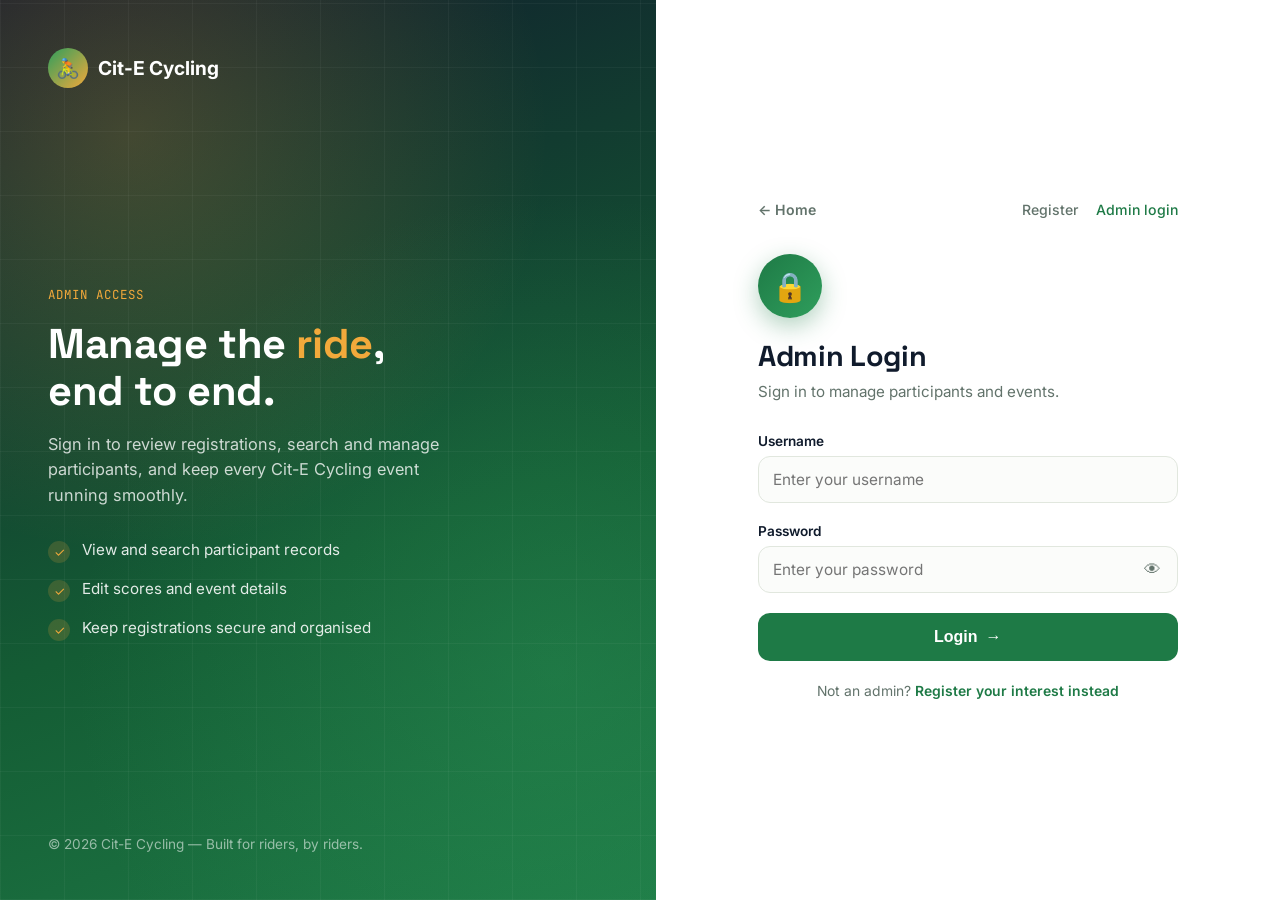
==== commit c6755fd8: "update" ====
--- a/admin_login.html
+++ b/admin_login.html
@@ -4,830 +4,493 @@
 <head>
     <meta charset="UTF-8">
     <meta name="viewport" content="width=device-width, initial-scale=1.0">
-    <title>Admin Login — Cit-E Cycling</title>
-    <link rel="icon" href="./Resource/Logo.png" type="image/png" sizes="32x32">
+    <title>Admin Login | Cit-E Cycling</title>
+
     <link rel="preconnect" href="https://fonts.googleapis.com">
     <link rel="preconnect" href="https://fonts.gstatic.com" crossorigin>
     <link
-        href="https://fonts.googleapis.com/css2?family=Space+Grotesk:wght@500;600;700&family=Inter:wght@400;500;600;700&family=JetBrains+Mono:wght@400;500&display=swap"
+        href="https://fonts.googleapis.com/css2?family=Space+Grotesk:wght@500;600;700&family=Inter:wght@400;500;600;700&family=JetBrains+Mono:wght@400;500;600&display=swap"
         rel="stylesheet">
-    <link rel="stylesheet" href="index.css">
-    <link rel="stylesheet" href="admin_login.css">
+
     <style>
-      
-        .al-body {
+        :root {
+            --forest: #1e7a46;
+            --forest-dark: #145c34;
+            --forest-light: #2f9e5c;
+            --amber: #f2a93b;
+            --amber-dark: #d88f1f;
+            --ink: #101b2c;
+            --ink-soft: #16243a;
+            --paper: #f4f7f3;
+            --muted: #62736b;
+        }
+
+        * {
+            margin: 0;
+            padding: 0;
+            box-sizing: border-box;
+        }
+
+        html {
+            scroll-behavior: smooth;
+        }
+
+        body {
+            font-family: 'Inter', system-ui, -apple-system, sans-serif;
+            color: var(--ink);
+            background: var(--paper);
             min-height: 100vh;
-            background: #f0f4f0;
+        }
+
+        h1,
+        h2,
+        h3,
+        .logo-text {
+            font-family: 'Space Grotesk', 'Inter', sans-serif;
+            letter-spacing: -0.01em;
+        }
+
+        a {
+            color: var(--forest);
+        }
+
+        /* ===== Page shell: split screen ===== */
+        .page {
+            min-height: 100vh;
+            display: grid;
+            grid-template-columns: 1.05fr 1fr;
+        }
+
+        /* ===== Left visual panel ===== */
+        .panel-visual {
+            position: relative;
+            background:
+                radial-gradient(circle at 20% 15%, rgba(242, 169, 59, .22), transparent 45%),
+                radial-gradient(circle at 85% 75%, rgba(47, 158, 92, .3), transparent 55%),
+                linear-gradient(160deg, var(--ink) 0%, var(--forest-dark) 60%, var(--forest) 100%);
+            color: #fff;
+            padding: 48px;
             display: flex;
             flex-direction: column;
-            font-family: "Inter", var(--font-body, -apple-system), sans-serif;
-            overflow-x: hidden;
-            font-size: 16px;
-        }
-
-        /* Soft green-tinted background */
-        .al-bg {
-            position: fixed;
-            inset: 0;
-            z-index: 0;
-            background:
-                radial-gradient(ellipse 80% 60% at 10% 20%,
-                    rgba(30, 122, 70, 0.07) 0%,
-                    transparent 60%),
-                radial-gradient(ellipse 60% 50% at 90% 80%,
-                    rgba(30, 122, 70, 0.05) 0%,
-                    transparent 60%),
-                #f0f4f0;
-            pointer-events: none;
-        }
-
-        /* ============================================
-   Top Navigation Bar
-   ============================================ */
-        .al-nav {
-            position: relative;
-            z-index: 10;
-            background: rgba(255, 255, 255, 0.8);
-            backdrop-filter: blur(12px);
-            -webkit-backdrop-filter: blur(12px);
-            border-bottom: 1px solid rgba(30, 122, 70, 0.1);
-            padding: 0 32px;
-            height: 64px;
-            display: flex;
-            align-items: center;
-        }
-
-        .al-nav-inner {
-            width: 100%;
-            max-width: 1100px;
-            margin: 0 auto;
-            display: flex;
-            align-items: center;
             justify-content: space-between;
-        }
-
-        .al-logo {
-            display: flex;
-            align-items: center;
-            gap: 10px;
-            text-decoration: none;
-        }
-
-        .al-logo img {
-            width: 30px;
-            height: 30px;
-            border-radius: 50%;
-            border: 1.5px solid var(--route-green);
-            object-fit: cover;
-        }
-
-        .al-logo span {
-            font-family: "Space Grotesk", var(--font-display, sans-serif);
-            font-weight: 700;
-            font-size: 1.05rem;
-            color: var(--ink);
-            letter-spacing: -0.01em;
-        }
-
-        .al-nav-link {
-            font-family: "JetBrains Mono", var(--font-mono, monospace);
-            font-size: 0.85rem;
-            color: var(--asphalt);
-            text-decoration: none;
-            letter-spacing: 0.02em;
-            transition: color 0.18s;
-        }
-
-        .al-nav-link:hover {
-            color: var(--route-green);
-        }
-
-        /* ============================================
-   Two-Column Layout
-   ============================================ */
-        .al-main {
-            flex: 1;
-            display: grid;
-            grid-template-columns: 1fr 1fr;
-            position: relative;
-            z-index: 1;
-        }
-
-        /* ============================================
-   Brand Panel (Left)
-   ============================================ */
-        .al-panel-brand {
-            background: var(--ink);
-            display: flex;
-            align-items: center;
-            justify-content: center;
-            padding: 60px 48px;
-            position: relative;
             overflow: hidden;
         }
 
-        /* Subtle texture on dark panel */
-        .al-panel-brand::before {
-            content: "";
-            position: absolute;
-            inset: 0;
-            background:
-                radial-gradient(ellipse 70% 50% at 20% 30%,
-                    rgba(30, 122, 70, 0.18) 0%,
-                    transparent 60%),
-                radial-gradient(ellipse 50% 60% at 80% 70%,
-                    rgba(30, 122, 70, 0.1) 0%,
-                    transparent 60%);
-            pointer-events: none;
-        }
-
-        /* Subtle grid lines on dark panel */
-        .al-panel-brand::after {
-            content: "";
+        .panel-visual::before {
+            content: '';
             position: absolute;
             inset: 0;
             background-image:
-                repeating-linear-gradient(0deg,
-                    rgba(255, 255, 255, 0.02) 0px,
-                    rgba(255, 255, 255, 0.02) 1px,
-                    transparent 1px,
-                    transparent 60px),
-                repeating-linear-gradient(90deg,
-                    rgba(255, 255, 255, 0.02) 0px,
-                    rgba(255, 255, 255, 0.02) 1px,
-                    transparent 1px,
-                    transparent 60px);
+                repeating-linear-gradient(0deg, rgba(255, 255, 255, .04) 0 1px, transparent 1px 64px),
+                repeating-linear-gradient(90deg, rgba(255, 255, 255, .04) 0 1px, transparent 1px 64px);
             pointer-events: none;
         }
 
-        .al-brand-content {
+        .brand {
+            display: flex;
+            align-items: center;
+            gap: 10px;
             position: relative;
             z-index: 1;
-            max-width: 360px;
-        }
-
-        .al-brand-icon {
-            width: 54px;
-            height: 54px;
-            background: rgba(30, 122, 70, 0.15);
-            border: 1px solid rgba(30, 122, 70, 0.4);
-            border-radius: 14px;
+            text-decoration: none;
+            color: #fff;
+        }
+
+        .logo-mark {
+            width: 40px;
+            height: 40px;
+            border-radius: 50%;
+            background: linear-gradient(135deg, var(--forest-light), var(--amber));
             display: flex;
             align-items: center;
             justify-content: center;
-            margin-bottom: 28px;
-        }
-
-        .al-brand-icon svg {
-            width: 27px;
-            height: 27px;
-            stroke: #1e7a46;
-            stroke-width: 1.8;
-            fill: none;
-        }
-
-        .al-brand-content h2 {
-            font-family: "Space Grotesk", var(--font-display, sans-serif);
-            font-size: 1.95rem;
+            font-size: 1.15rem;
+            flex-shrink: 0;
+        }
+
+        .brand span {
             font-weight: 700;
-            color: #eef1ea;
-            letter-spacing: -0.02em;
-            margin-bottom: 14px;
-            line-height: 1.2;
-        }
-
-        .al-brand-content>p {
-            font-size: 1.05rem;
-            color: rgba(238, 241, 234, 0.6);
-            line-height: 1.65;
-            margin-bottom: 36px;
-        }
-
-        .al-feature-list {
+            font-size: 1.2rem;
+        }
+
+        .panel-copy {
+            position: relative;
+            z-index: 1;
+            max-width: 420px;
+        }
+
+        .eyebrow {
+            font-family: 'JetBrains Mono', monospace;
+            font-size: .78rem;
+            letter-spacing: .08em;
+            text-transform: uppercase;
+            color: var(--amber);
+            margin-bottom: 18px;
+            display: inline-block;
+        }
+
+        .panel-copy h1 {
+            font-size: 2.6rem;
+            line-height: 1.12;
+            font-weight: 700;
+            margin-bottom: 18px;
+        }
+
+        .panel-copy h1 .accent {
+            color: var(--amber);
+        }
+
+        .panel-copy p {
+            color: rgba(255, 255, 255, .78);
+            font-size: 1.02rem;
+            line-height: 1.55;
+        }
+
+        .perk-list {
             list-style: none;
+            margin-top: 32px;
             display: flex;
             flex-direction: column;
             gap: 16px;
-        }
-
-        .al-feature-list li {
-            display: flex;
-            align-items: center;
+            position: relative;
+            z-index: 1;
+        }
+
+        .perk-list li {
+            display: flex;
+            align-items: flex-start;
             gap: 12px;
-            font-size: 1rem;
-            color: rgba(238, 241, 234, 0.75);
+            color: rgba(255, 255, 255, .88);
+            font-size: .95rem;
+        }
+
+        .perk-check {
+            width: 22px;
+            height: 22px;
+            border-radius: 50%;
+            background: rgba(242, 169, 59, .18);
+            color: var(--amber);
+            display: flex;
+            align-items: center;
+            justify-content: center;
+            font-size: .8rem;
+            flex-shrink: 0;
+            margin-top: 1px;
+        }
+
+        .panel-foot {
+            position: relative;
+            z-index: 1;
+            font-size: .85rem;
+            color: rgba(255, 255, 255, .55);
+        }
+
+        /* ===== Right form panel ===== */
+        .panel-form {
+            background: #fff;
+            display: flex;
+            align-items: center;
+            justify-content: center;
+            padding: 56px 48px;
+        }
+
+        .form-wrap {
+            width: 100%;
+            max-width: 420px;
+        }
+
+        .form-top {
+            display: flex;
+            justify-content: space-between;
+            align-items: center;
+            margin-bottom: 36px;
+        }
+
+        .nav-links {
+            display: flex;
+            gap: 18px;
+            font-size: .88rem;
+        }
+
+        .nav-links a {
+            text-decoration: none;
+            color: var(--muted);
             font-weight: 500;
         }
 
-        .al-feature-list li svg {
-            width: 16px;
-            height: 16px;
-            stroke: var(--route-green);
-            stroke-width: 2;
-            fill: none;
-            flex-shrink: 0;
-        }
-
-        /* ============================================
-   Form Panel (Right)
-   ============================================ */
-        .al-panel-form {
-            display: flex;
-            align-items: center;
+        .nav-links a:hover,
+        .nav-links a.active {
+            color: var(--forest);
+        }
+
+        .icon-circle {
+            width: 64px;
+            height: 64px;
+            border-radius: 50%;
+            background: linear-gradient(135deg, var(--forest), var(--forest-light));
+            color: #fff;
+            display: flex;
             justify-content: center;
-            padding: 60px 48px;
-        }
-
-        .al-form-wrap {
+            align-items: center;
+            font-size: 1.8rem;
+            margin-bottom: 20px;
+            box-shadow: 0 .5rem 1.5rem rgba(30, 122, 70, .35);
+        }
+
+        .form-wrap h2 {
+            font-size: 1.8rem;
+            font-weight: 700;
+            margin-bottom: 8px;
+        }
+
+        .form-wrap>p.lead {
+            color: var(--muted);
+            font-size: .95rem;
+            margin-bottom: 32px;
+        }
+
+        .field {
+            margin-bottom: 20px;
+        }
+
+        .field label {
+            display: block;
+            font-weight: 600;
+            font-size: .85rem;
+            margin-bottom: 7px;
+            color: var(--ink);
+        }
+
+        .input-shell {
+            position: relative;
+            border: 1.5px solid #e1e7de;
+            border-radius: 12px;
+            transition: border-color .2s, box-shadow .2s;
+            background: #fbfcfa;
+        }
+
+        .input-shell:focus-within {
+            border-color: var(--forest);
+            box-shadow: 0 0 0 4px rgba(30, 122, 70, .1);
+            background: #fff;
+        }
+
+        .input-shell input {
             width: 100%;
-            max-width: 400px;
-            opacity: 0;
-            transform: translateY(16px);
-            transition:
-                opacity 0.45s ease,
-                transform 0.45s ease;
-        }
-
-        .al-form-wrap.is-visible {
-            opacity: 1;
-            transform: translateY(0);
-        }
-
-        /* ============================================
-   Form Header
-   ============================================ */
-        .al-form-header {
-            margin-bottom: 30px;
-        }
-
-        .al-lock-icon {
-            width: 46px;
-            height: 46px;
-            background: var(--route-green-tint);
-            border: 1px solid rgba(30, 122, 70, 0.2);
+            border: none;
+            background: transparent;
+            padding: 13px 14px;
+            font-family: inherit;
+            font-size: .96rem;
             border-radius: 12px;
-            display: flex;
-            align-items: center;
-            justify-content: center;
-            margin-bottom: 20px;
-        }
-
-        .al-lock-icon svg {
-            width: 23px;
-            height: 23px;
-            stroke: var(--route-green);
-            fill: none;
-            stroke-linecap: round;
-            stroke-linejoin: round;
-        }
-
-        .al-form-header h1 {
-            font-family: "Space Grotesk", var(--font-display, sans-serif);
-            font-size: 2rem;
-            font-weight: 700;
-            color: var(--ink);
-            letter-spacing: -0.02em;
-            margin-bottom: 8px;
-        }
-
-        .al-form-header p {
-            font-size: 1rem;
-            color: var(--asphalt);
-        }
-
-        /* ============================================
-   Alert Banners
-   ============================================ */
-        .al-alert {
-            display: flex;
-            align-items: center;
-            gap: 10px;
-            padding: 13px 15px;
-            border-radius: 10px;
-            font-size: 0.92rem;
-            font-weight: 500;
-            margin-bottom: 18px;
-            animation: alertSlideIn 0.25s ease;
-        }
-
-        @keyframes alertSlideIn {
-            from {
-                opacity: 0;
-                transform: translateY(-6px);
-            }
-
-            to {
-                opacity: 1;
-                transform: translateY(0);
-            }
-        }
-
-        .al-alert svg {
-            width: 18px;
-            height: 18px;
-            stroke: currentColor;
-            stroke-width: 1.8;
-            fill: none;
-            flex-shrink: 0;
-        }
-
-        .al-alert-error {
-            background: rgba(220, 38, 38, 0.07);
-            border: 1px solid rgba(220, 38, 38, 0.2);
-            color: #b91c1c;
-        }
-
-        .al-alert-success {
-            background: rgba(30, 122, 70, 0.07);
-            border: 1px solid rgba(30, 122, 70, 0.2);
-            color: var(--route-green-deep);
-        }
-
-        /* ============================================
-   Form Fields
-   ============================================ */
-        .al-form {
-            display: flex;
-            flex-direction: column;
-            gap: 18px;
-        }
-
-        .al-field {
-            display: flex;
-            flex-direction: column;
-            gap: 7px;
-        }
-
-        .al-field label {
-            font-family: "Space Grotesk", var(--font-display, sans-serif);
-            font-size: 0.88rem;
-            font-weight: 600;
-            color: var(--ink);
-            letter-spacing: 0.01em;
-        }
-
-        .al-input {
-            width: 100%;
-            background: #fff;
-            border: 1.5px solid #d8e0d8;
-            border-radius: 10px;
-            padding: 13px 15px;
-            font-family: "Inter", var(--font-body, sans-serif);
-            font-size: 1rem;
-            color: var(--ink);
             outline: none;
-            transition:
-                border-color 0.2s,
-                box-shadow 0.2s;
-            caret-color: var(--route-green);
-        }
-
-        .al-input::placeholder {
-            color: #b0b8b0;
-        }
-
-        .al-input:focus {
-            border-color: var(--route-green);
-            box-shadow: 0 0 0 3px rgba(30, 122, 70, 0.1);
-        }
-
-        .al-input.shake {
-            border-color: #dc2626;
-            animation: fieldShake 0.4s ease;
-        }
-
-        @keyframes fieldShake {
-
-            0%,
-            100% {
-                transform: translateX(0);
-            }
-
-            20% {
-                transform: translateX(-6px);
-            }
-
-            40% {
-                transform: translateX(6px);
-            }
-
-            60% {
-                transform: translateX(-4px);
-            }
-
-            80% {
-                transform: translateX(4px);
-            }
-        }
-
-        /* Password wrapper */
-        .al-pw-wrap {
-            position: relative;
-        }
-
-        .al-pw-wrap .al-input {
-            padding-right: 46px;
-        }
-
-        .al-eye-btn {
+        }
+
+        .input-shell.has-toggle input {
+            padding-right: 42px;
+        }
+
+        .toggle-pass {
             position: absolute;
             right: 12px;
             top: 50%;
             transform: translateY(-50%);
+            cursor: pointer;
+            color: var(--muted);
+            font-size: 1.05rem;
+            user-select: none;
             background: none;
             border: none;
+            line-height: 1;
+            padding: 4px;
+        }
+
+        .toggle-pass:hover {
+            color: var(--forest);
+        }
+
+        .btn-submit {
+            width: 100%;
+            padding: 15px;
+            border-radius: 12px;
+            border: none;
             cursor: pointer;
-            padding: 4px;
-            color: #b0b8b0;
-            display: flex;
-            align-items: center;
-            transition: color 0.18s;
-        }
-
-        .al-eye-btn:hover {
-            color: var(--route-green);
-        }
-
-        .al-eye-btn svg {
-            width: 18px;
-            height: 18px;
-            stroke: currentColor;
-            stroke-width: 1.8;
-            fill: none;
-        }
-
-        /* ============================================
-   Sign In Button
-   ============================================ */
-        .al-submit {
-            margin-top: 4px;
-            width: 100%;
-            padding: 14px 20px;
-            background: var(--route-green);
-            border: none;
-            border-radius: 10px;
-            font-family: "Space Grotesk", var(--font-display, sans-serif);
+            background: var(--forest);
+            color: #fff;
             font-size: 1rem;
-            font-weight: 700;
-            color: #fff;
-            cursor: pointer;
+            font-weight: 600;
             display: flex;
             align-items: center;
             justify-content: center;
             gap: 8px;
-            box-shadow: 0 4px 14px rgba(30, 122, 70, 0.28);
-            transition:
-                background 0.18s,
-                transform 0.18s,
-                box-shadow 0.18s;
-        }
-
-        .al-submit:hover:not(:disabled) {
-            background: var(--route-green-deep);
+            transition: background .2s, transform .2s;
+            margin-top: 8px;
+        }
+
+        .btn-submit:hover {
+            background: var(--forest-dark);
             transform: translateY(-1px);
-            box-shadow: 0 6px 20px rgba(30, 122, 70, 0.35);
-        }
-
-        .al-submit:active:not(:disabled) {
-            transform: translateY(0);
-        }
-
-        .al-submit:disabled {
-            opacity: 0.65;
-            cursor: not-allowed;
-        }
-
-        .al-submit.is-success {
-            background: #15803d;
-        }
-
-        .al-submit svg {
-            width: 17px;
-            height: 17px;
-            stroke: currentColor;
-            stroke-width: 2.2;
-            fill: none;
-            transition: transform 0.18s;
-        }
-
-        .al-submit:hover svg {
-            transform: translateX(3px);
-        }
-
-        /* ============================================
-   Credentials Hint
-   ============================================ */
-        .al-hint {
-            margin-top: 20px;
-            font-family: "JetBrains Mono", var(--font-mono, monospace);
-            font-size: 0.8rem;
-            color: var(--asphalt);
+        }
+
+        .form-bottom-note {
             text-align: center;
-            opacity: 0.75;
-        }
-
-        .al-hint code {
-            background: rgba(30, 122, 70, 0.08);
-            border-radius: 4px;
-            padding: 1px 6px;
-            color: var(--route-green-deep);
-            font-size: 0.82rem;
-        }
-
-        /* ============================================
-   Divider
-   ============================================ */
-        .al-divider {
-            display: flex;
-            align-items: center;
-            gap: 12px;
-            margin: 22px 0;
-            color: #c8d0c8;
-            font-size: 0.82rem;
-            font-family: "JetBrains Mono", var(--font-mono, monospace);
-        }
-
-        .al-divider::before,
-        .al-divider::after {
-            content: "";
-            flex: 1;
-            height: 1px;
-            background: #e0e8e0;
-        }
-
-        /* ============================================
-   Secondary Link
-   ============================================ */
-        .al-secondary-link {
-            display: block;
-            text-align: center;
-            font-size: 0.92rem;
-            font-weight: 500;
-            color: var(--asphalt);
+            margin-top: 22px;
+            font-size: .87rem;
+            color: var(--muted);
+        }
+
+        .form-bottom-note a {
+            font-weight: 600;
             text-decoration: none;
-            transition: color 0.18s;
-        }
-
-        .al-secondary-link:hover {
-            color: var(--route-green);
-        }
-
-        /* ============================================
-   Responsive — stack on mobile
-   ============================================ */
-        @media (max-width: 768px) {
-            .al-main {
+        }
+
+        /* ===== Responsive ===== */
+        @media (max-width: 980px) {
+            .page {
                 grid-template-columns: 1fr;
             }
 
-            .al-panel-brand {
+            .panel-visual {
+                padding: 40px 32px;
+                min-height: 280px;
+            }
+
+            .panel-copy h1 {
+                font-size: 2rem;
+            }
+
+            .perk-list {
+                display: none;
+            }
+
+            .panel-form {
                 padding: 40px 28px;
             }
-
-            .al-brand-content h2 {
-                font-size: 1.5rem;
-            }
-
-            .al-panel-form {
-                padding: 40px 24px;
-            }
-        }
-
-        @media (prefers-reduced-motion: reduce) {
-            .al-form-wrap {
-                transition: none;
-                opacity: 1;
-                transform: none;
+        }
+
+        @media (max-width: 480px) {
+            .form-top {
+                flex-direction: column;
+                align-items: flex-start;
+                gap: 14px;
             }
         }
     </style>
 </head>
 
-<body class="al-body">
-
-    <!-- Subtle gradient background -->
-    <div class="al-bg" aria-hidden="true"></div>
-
-    <!-- Navbar -->
-    <nav class="al-nav">
-        <div class="al-nav-inner">
-            <a class="al-logo" href="index.html">
-                <img src="./Resource/Logo.png" alt="Cit-E Cycling">
+<body>
+
+    <div class="page">
+
+        <!-- LEFT: brand / visual panel -->
+        <div class="panel-visual">
+            <a class="brand" href="index.html" aria-label="Cit-E Cycling home">
+                <span class="logo-mark">🚴</span>
                 <span>Cit-E Cycling</span>
             </a>
-            <a href="index.html" class="al-nav-link">← Back to site</a>
-        </div>
-    </nav>
-
-    <!-- Page body -->
-    <main class="al-main">
-
-        <!-- Left panel — branding -->
-        <div class="al-panel al-panel-brand">
-            <div class="al-brand-content">
-                <div class="al-brand-icon">
-                    <svg viewBox="0 0 24 24" fill="none">
-                        <circle cx="12" cy="12" r="10" stroke-width="1.5" />
-                        <path d="M8 12l2.5 2.5L16 9" stroke-linecap="round" stroke-linejoin="round" stroke-width="2" />
-                    </svg>
-                </div>
-                <h2>Administration Portal</h2>
-                <p>Manage routes, riders and city rollouts from one place.</p>
-                <ul class="al-feature-list">
-                    <li>
-                        <svg viewBox="0 0 24 24" fill="none">
-                            <path d="M5 12h14M13 6l6 6-6 6" stroke-linecap="round" stroke-linejoin="round"
-                                stroke-width="1.8" />
-                        </svg>
-                        View registered riders
-                    </li>
-                    <li>
-                        <svg viewBox="0 0 24 24" fill="none">
-                            <path d="M5 12h14M13 6l6 6-6 6" stroke-linecap="round" stroke-linejoin="round"
-                                stroke-width="1.8" />
-                        </svg>
-                        Manage city rollouts
-                    </li>
-                    <li>
-                        <svg viewBox="0 0 24 24" fill="none">
-                            <path d="M5 12h14M13 6l6 6-6 6" stroke-linecap="round" stroke-linejoin="round"
-                                stroke-width="1.8" />
-                        </svg>
-                        Review route data
-                    </li>
+
+            <div class="panel-copy">
+                <span class="eyebrow">Admin access</span>
+                <h1>Manage the <span class="accent">ride</span>, end to end.</h1>
+                <p>Sign in to review registrations, search and manage participants, and keep every
+                    Cit-E Cycling event running smoothly.</p>
+
+                <ul class="perk-list">
+                    <li><span class="perk-check">&check;</span> View and search participant records</li>
+                    <li><span class="perk-check">&check;</span> Edit scores and event details</li>
+                    <li><span class="perk-check">&check;</span> Keep registrations secure and organised</li>
                 </ul>
             </div>
+
+            <p class="panel-foot">&copy; 2026 Cit-E Cycling &mdash; Built for riders, by riders.</p>
         </div>
 
-        <!-- Right panel — form -->
-        <div class="al-panel al-panel-form">
-            <div class="al-form-wrap" id="alCard">
-
-                <div class="al-form-header">
-                    <div class="al-lock-icon">
-                        <svg viewBox="0 0 24 24" fill="none">
-                            <rect x="3" y="11" width="18" height="11" rx="2" stroke-width="1.8" />
-                            <path d="M7 11V7a5 5 0 0 1 10 0v4" stroke-width="1.8" />
-                            <circle cx="12" cy="16.5" r="1.2" fill="currentColor" stroke="none" />
-                        </svg>
+        <!-- RIGHT: form panel -->
+        <div class="panel-form">
+            <div class="form-wrap">
+
+                <div class="form-top">
+                    <a href="index.html"
+                        style="text-decoration:none; color:var(--muted); font-weight:600; font-size:.88rem;">&larr;
+                        Home</a>
+                    <div class="nav-links">
+                        <a href="register_form.html">Register</a>
+                        <a href="admin_login.html" class="active">Admin login</a>
                     </div>
-                    <h1>Sign in</h1>
-                    <p>Enter your admin credentials to continue.</p>
                 </div>
 
-                <!-- Error -->
-                <div class="al-alert al-alert-error" id="alError" hidden>
-                    <svg viewBox="0 0 24 24" fill="none">
-                        <circle cx="12" cy="12" r="10" stroke-width="1.8" />
-                        <path d="M12 8v4M12 16h.01" stroke-linecap="round" stroke-width="2" />
-                    </svg>
-                    <span id="alErrorMsg">Invalid credentials.</span>
-                </div>
-
-                <!-- Success -->
-                <div class="al-alert al-alert-success" id="alSuccess" hidden>
-                    <svg viewBox="0 0 24 24" fill="none">
-                        <circle cx="12" cy="12" r="10" stroke-width="1.8" />
-                        <path d="M9 12l2 2 4-4" stroke-linecap="round" stroke-linejoin="round" stroke-width="2" />
-                    </svg>
-                    <span>Welcome back! Redirecting…</span>
-                </div>
-
-                <form class="al-form" id="alForm" method="POST" action="login.php" novalidate>
-
-                    <div class="al-field">
+                <div class="icon-circle">🔒</div>
+                <h2>Admin Login</h2>
+                <p class="lead">Sign in to manage participants and events.</p>
+
+                <form action="login.php" method="POST">
+
+                    <div class="field">
                         <label for="username">Username</label>
-                        <input type="text" id="username" name="username" class="al-input"
-                            placeholder="Enter your username" required autocomplete="username" autofocus>
-                    </div>
-
-                    <div class="al-field">
-                        <label for="password">Password</label>
-                        <div class="al-pw-wrap">
-                            <input type="password" id="password" name="password" class="al-input"
-                                placeholder="Enter your password" required autocomplete="current-password">
-                            <button type="button" class="al-eye-btn" id="alEye" aria-label="Show password">
-                                <svg id="eyeShow" viewBox="0 0 24 24" fill="none">
-                                    <path d="M1 12s4-8 11-8 11 8 11 8-4 8-11 8-11-8-11-8z" stroke-width="1.8" />
-                                    <circle cx="12" cy="12" r="3" stroke-width="1.8" />
-                                </svg>
-                                <svg id="eyeHide" viewBox="0 0 24 24" fill="none" style="display:none">
-                                    <path
-                                        d="M17.94 17.94A10.07 10.07 0 0 1 12 20c-7 0-11-8-11-8a18.45 18.45 0 0 1 5.06-5.94M9.9 4.24A9.12 9.12 0 0 1 12 4c7 0 11 8 11 8a18.5 18.5 0 0 1-2.16 3.19M1 1l22 22"
-                                        stroke-width="1.8" stroke-linecap="round" />
-                                </svg>
-                            </button>
+                        <div class="input-shell">
+                            <input type="text" id="username" name="username" placeholder="Enter your username" required>
                         </div>
                     </div>
 
-                    <button type="submit" class="al-submit" id="alSubmit">
-                        <span id="alSubmitLabel">Sign In</span>
-                        <svg id="alSubmitArrow" viewBox="0 0 24 24" fill="none">
-                            <path d="M5 12h14M13 6l6 6-6 6" stroke-linecap="round" stroke-linejoin="round"
-                                stroke-width="2" />
-                        </svg>
+                    <div class="field">
+                        <label for="password">Password</label>
+                        <div class="input-shell has-toggle">
+                            <input type="password" id="password" name="password" placeholder="Enter your password"
+                                required>
+                            <button type="button" class="toggle-pass" id="togglePass"
+                                aria-label="Show password">&#128065;</button>
+                        </div>
+                    </div>
+
+                    <button class="btn-submit" type="submit">
+                        Login <span aria-hidden="true">&rarr;</span>
                     </button>
-
                 </form>
 
-                <div class="al-divider"><span>or</span></div>
-
-                <a href="register_form.html" class="al-secondary-link">Register your interest instead →</a>
-
+                <p class="form-bottom-note">Not an admin? <a href="register_form.html">Register your interest
+                        instead</a></p>
             </div>
         </div>
 
-    </main>
-
+    </div>
+
+    <script>
+        const toggleBtn = document.getElementById('togglePass');
+        const passInput = document.getElementById('password');
+        toggleBtn.addEventListener('click', () => {
+            const isHidden = passInput.type === 'password';
+            passInput.type = isHidden ? 'text' : 'password';
+            toggleBtn.innerHTML = isHidden ? '&#128064;' : '&#128065;';
+            toggleBtn.setAttribute('aria-label', isHidden ? 'Hide password' : 'Show password');
+        });
+    </script>
+
+    <!-- ===== DEV-ONLY AUTO-RELOAD (remove before submission) =====
+         Polls this page's Last-Modified header every second and
+         reloads automatically when the file changes on save —
+         mimics Live Server's auto-reload while running through XAMPP. -->
     <script>
         (function () {
-            const form = document.getElementById('alForm');
-            const submit = document.getElementById('alSubmit');
-            const label = document.getElementById('alSubmitLabel');
-            const arrow = document.getElementById('alSubmitArrow');
-            const errBox = document.getElementById('alError');
-            const errMsg = document.getElementById('alErrorMsg');
-            const eyeBtn = document.getElementById('alEye');
-            const userInput = document.getElementById('username');
-            const pwInput = document.getElementById('password');
-            const card = document.getElementById('alCard');
-
-            // Entrance
-            requestAnimationFrame(() => card.classList.add('is-visible'));
-
-            // Eye toggle
-            eyeBtn.addEventListener('click', () => {
-                const show = pwInput.type === 'password';
-                pwInput.type = show ? 'text' : 'password';
-                document.getElementById('eyeShow').style.display = show ? 'none' : '';
-                document.getElementById('eyeHide').style.display = show ? '' : 'none';
-            });
-
-            // Input — clear errors on type
-            form.querySelectorAll('.al-input').forEach(inp => {
-                inp.addEventListener('input', () => { errBox.hidden = true; });
-            });
-
-            function showError(msg, shakeId) {
-                setLoading(false);
-                errMsg.textContent = msg;
-                errBox.hidden = false;
-                shake(shakeId);
-            }
-
-            // On page load, check if login.php redirected back with an error
-            const params = new URLSearchParams(window.location.search);
-            const serverError = params.get('error');
-            if (serverError === 'empty') {
-                showError('Please enter both your username and password.', 'username');
-            } else if (serverError === 'invalid') {
-                showError('Incorrect username or password.', 'password');
-            }
-
-            // Submit: validate client-side, then allow normal POST to server (login.php)
-            form.addEventListener('submit', e => {
-                const user = userInput.value.trim();
-                const pass = pwInput.value;
-
-                errBox.hidden = true;
-
-                // Validate empty fields before submitting
-                if (!user && !pass) {
-                    e.preventDefault();
-                    showError('Please enter your username and password.', 'username');
-                    return;
+            let lastModified = null;
+            async function checkForChanges() {
+                try {
+                    const res = await fetch(window.location.href, { method: 'HEAD', cache: 'no-store' });
+                    const modified = res.headers.get('Last-Modified');
+                    if (modified) {
+                        if (lastModified === null) {
+                            lastModified = modified;
+                        } else if (modified !== lastModified) {
+                            window.location.reload();
+                        }
+                    }
+                } catch (e) {
+                    // server not reachable right now, just skip this check
                 }
-                if (!user) {
-                    e.preventDefault();
-                    showError('Please enter your username.', 'username');
-                    return;
-                }
-                if (!pass) {
-                    e.preventDefault();
-                    showError('Please enter your password.', 'password');
-                    return;
-                }
-
-                // Show loading state and allow form to submit to server
-                setLoading(true);
-            });
-
-            function setLoading(on) {
-                submit.disabled = on;
-                label.textContent = on ? 'Signing in…' : 'Sign In';
-                arrow.style.display = on ? 'none' : '';
-            }
-
-            function shake(inputId) {
-                const el = document.getElementById(inputId);
-                if (!el) return;
-                el.classList.remove('shake');
-                void el.offsetWidth;
-                el.classList.add('shake');
-                el.addEventListener('animationend', () => el.classList.remove('shake'), { once: true });
-            }
+            }
+            setInterval(checkForChanges, 1000);
         })();
     </script>
+    <!-- ===== END DEV-ONLY AUTO-RELOAD ===== -->
 
 </body>
 
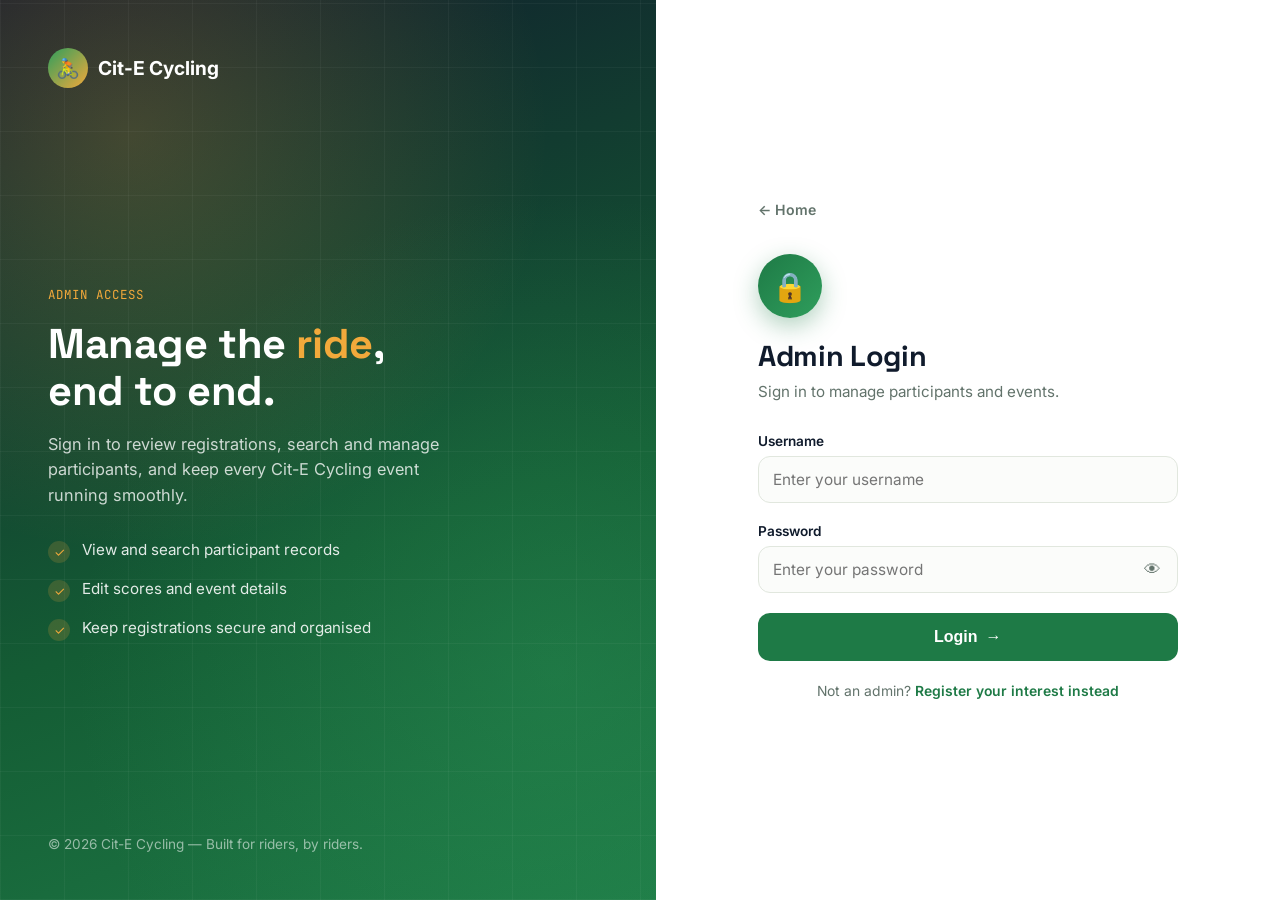
==== commit 95cd136d: "update" ====
--- a/admin_login.html
+++ b/admin_login.html
@@ -414,8 +414,8 @@
                         style="text-decoration:none; color:var(--muted); font-weight:600; font-size:.88rem;">&larr;
                         Home</a>
                     <div class="nav-links">
-                        <a href="register_form.html">Register</a>
-                        <a href="admin_login.html" class="active">Admin login</a>
+                        <!-- <a href="register_form.html">Register</a> -->
+                        <!-- <a href="admin_login.html" class="active">Admin login</a> -->
                     </div>
                 </div>
 
